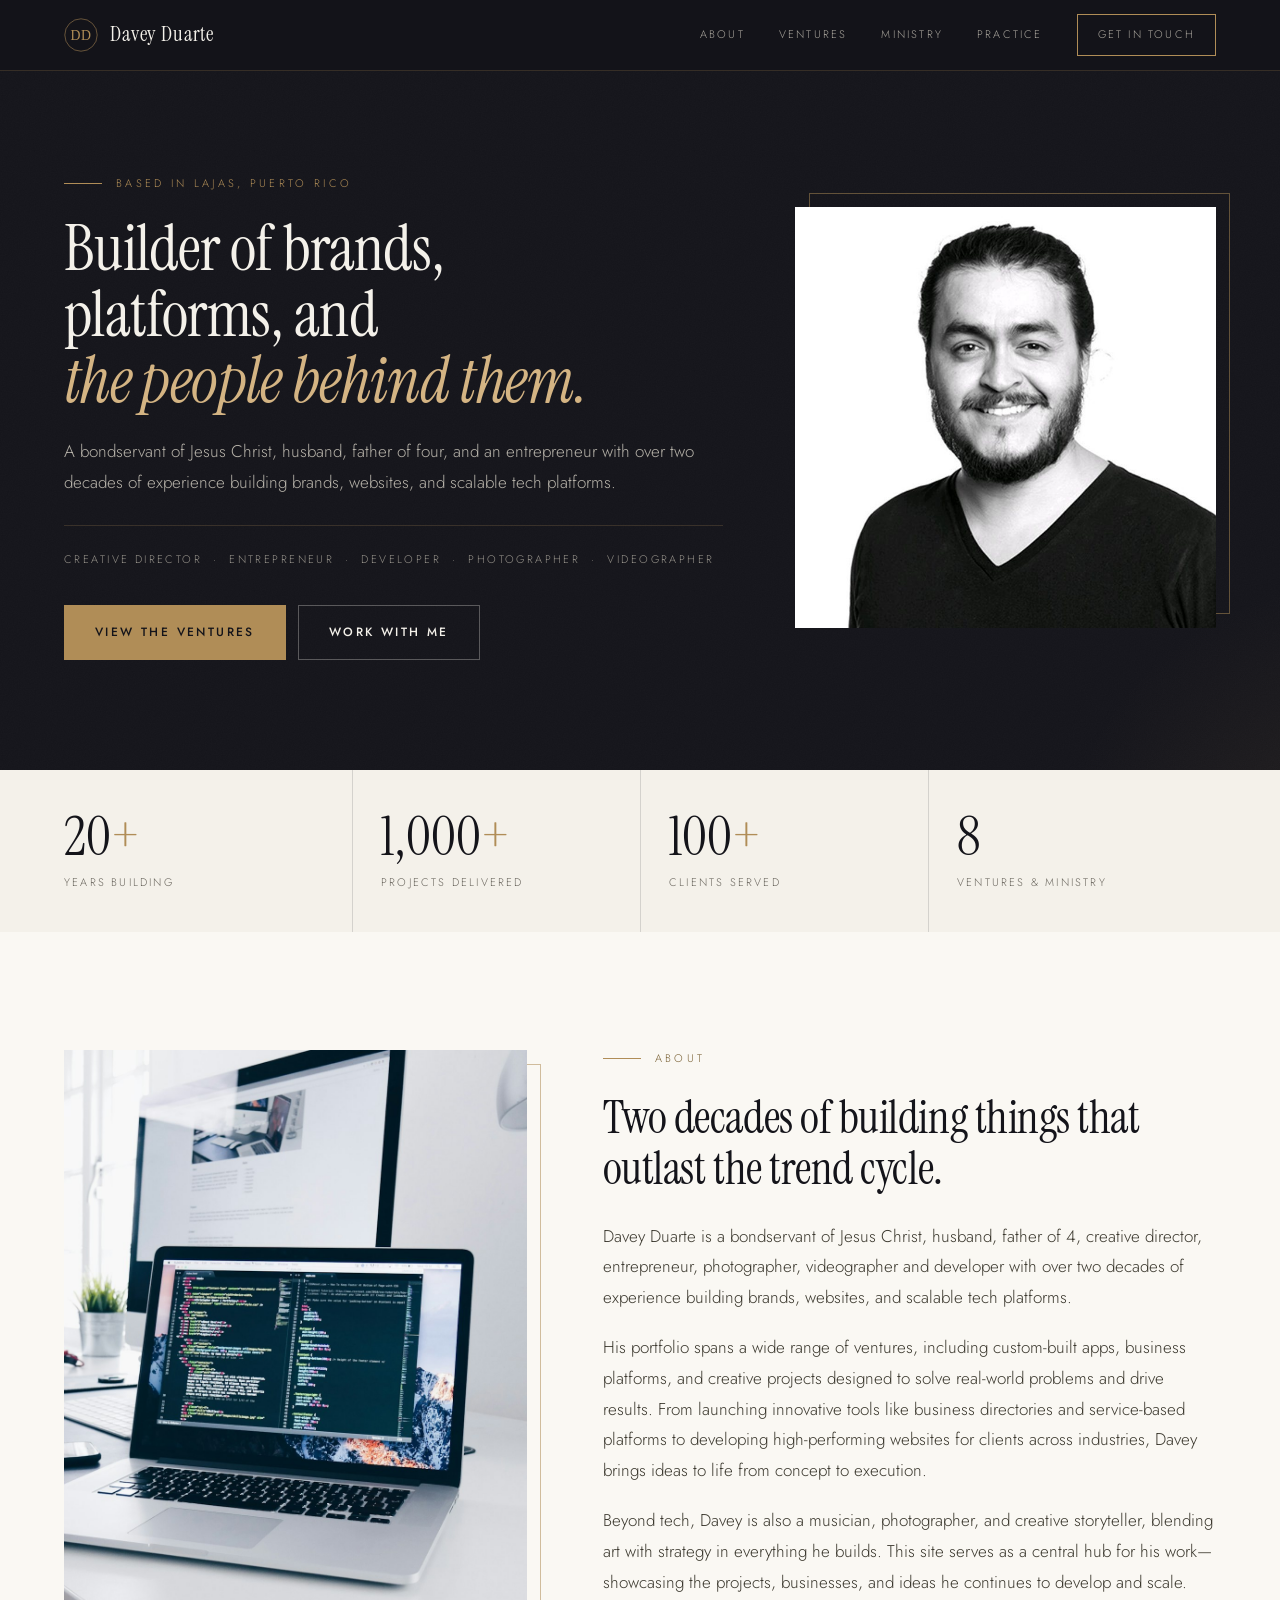
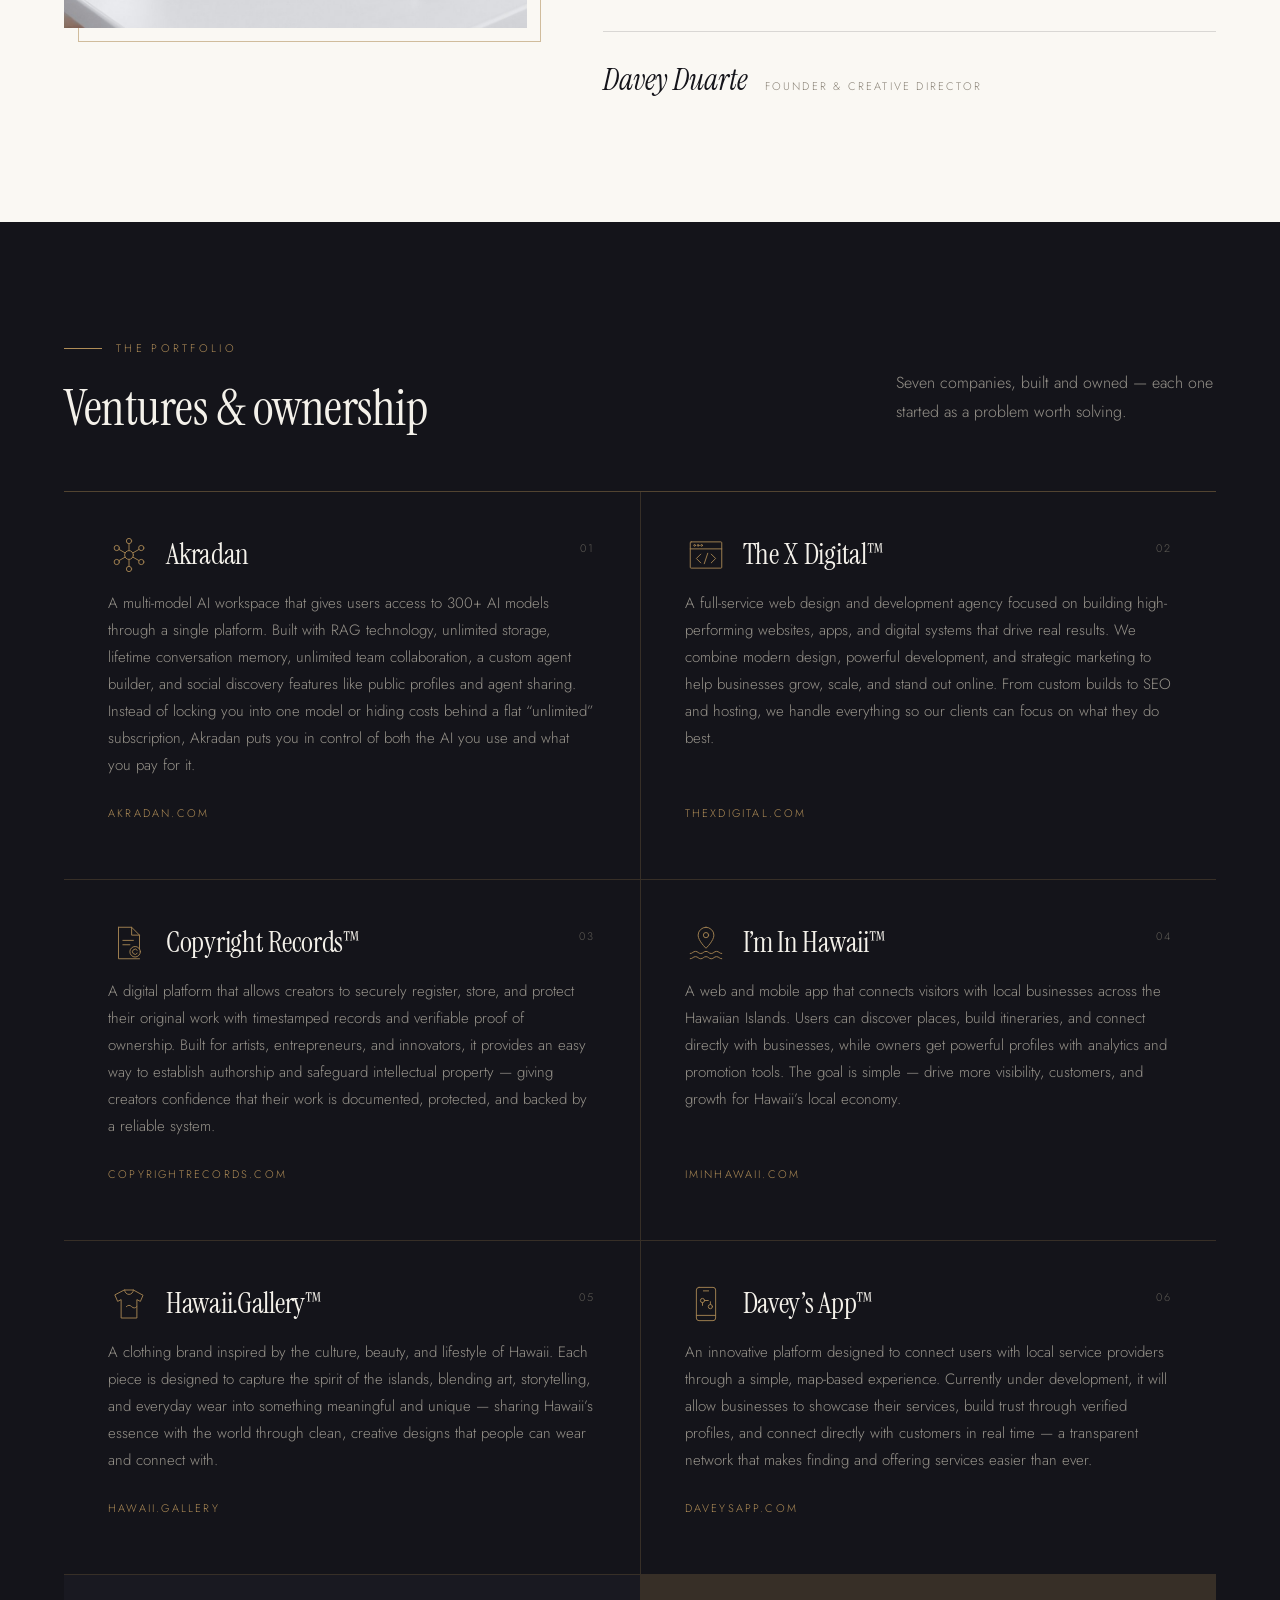
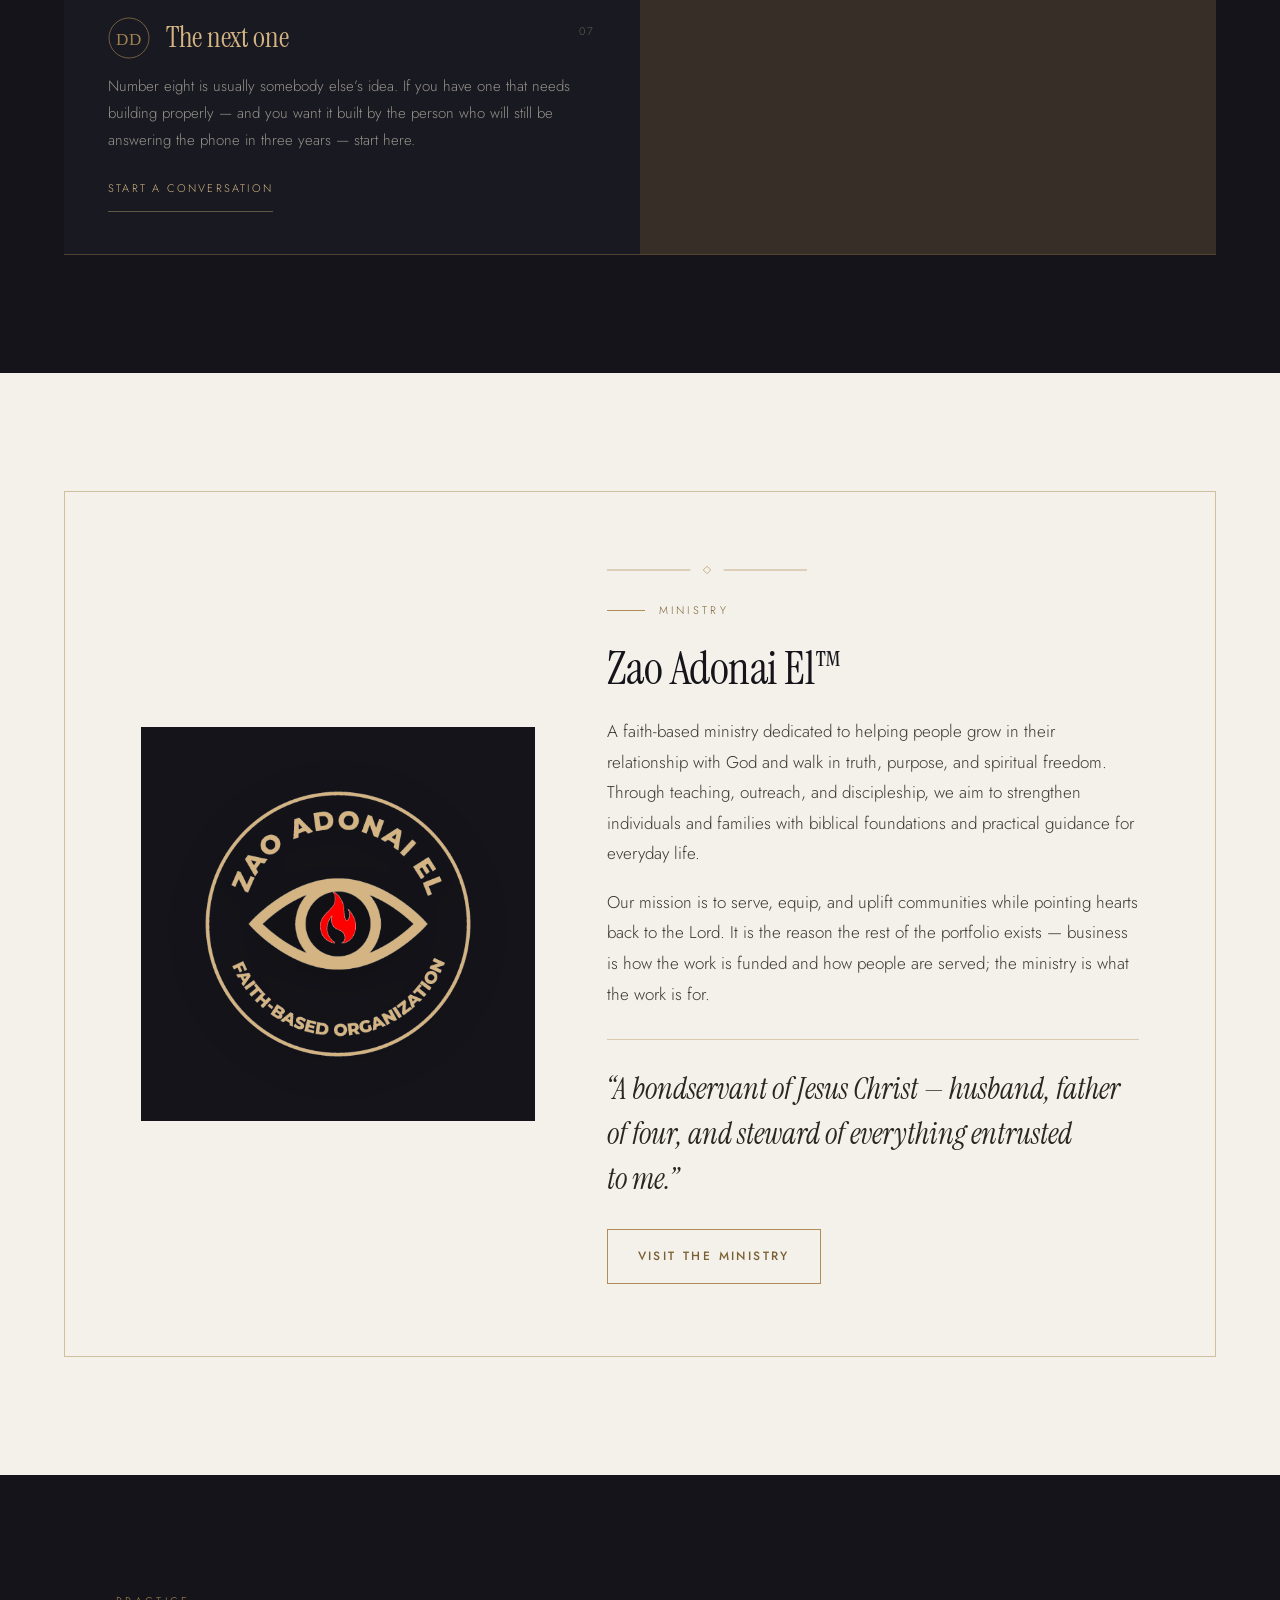
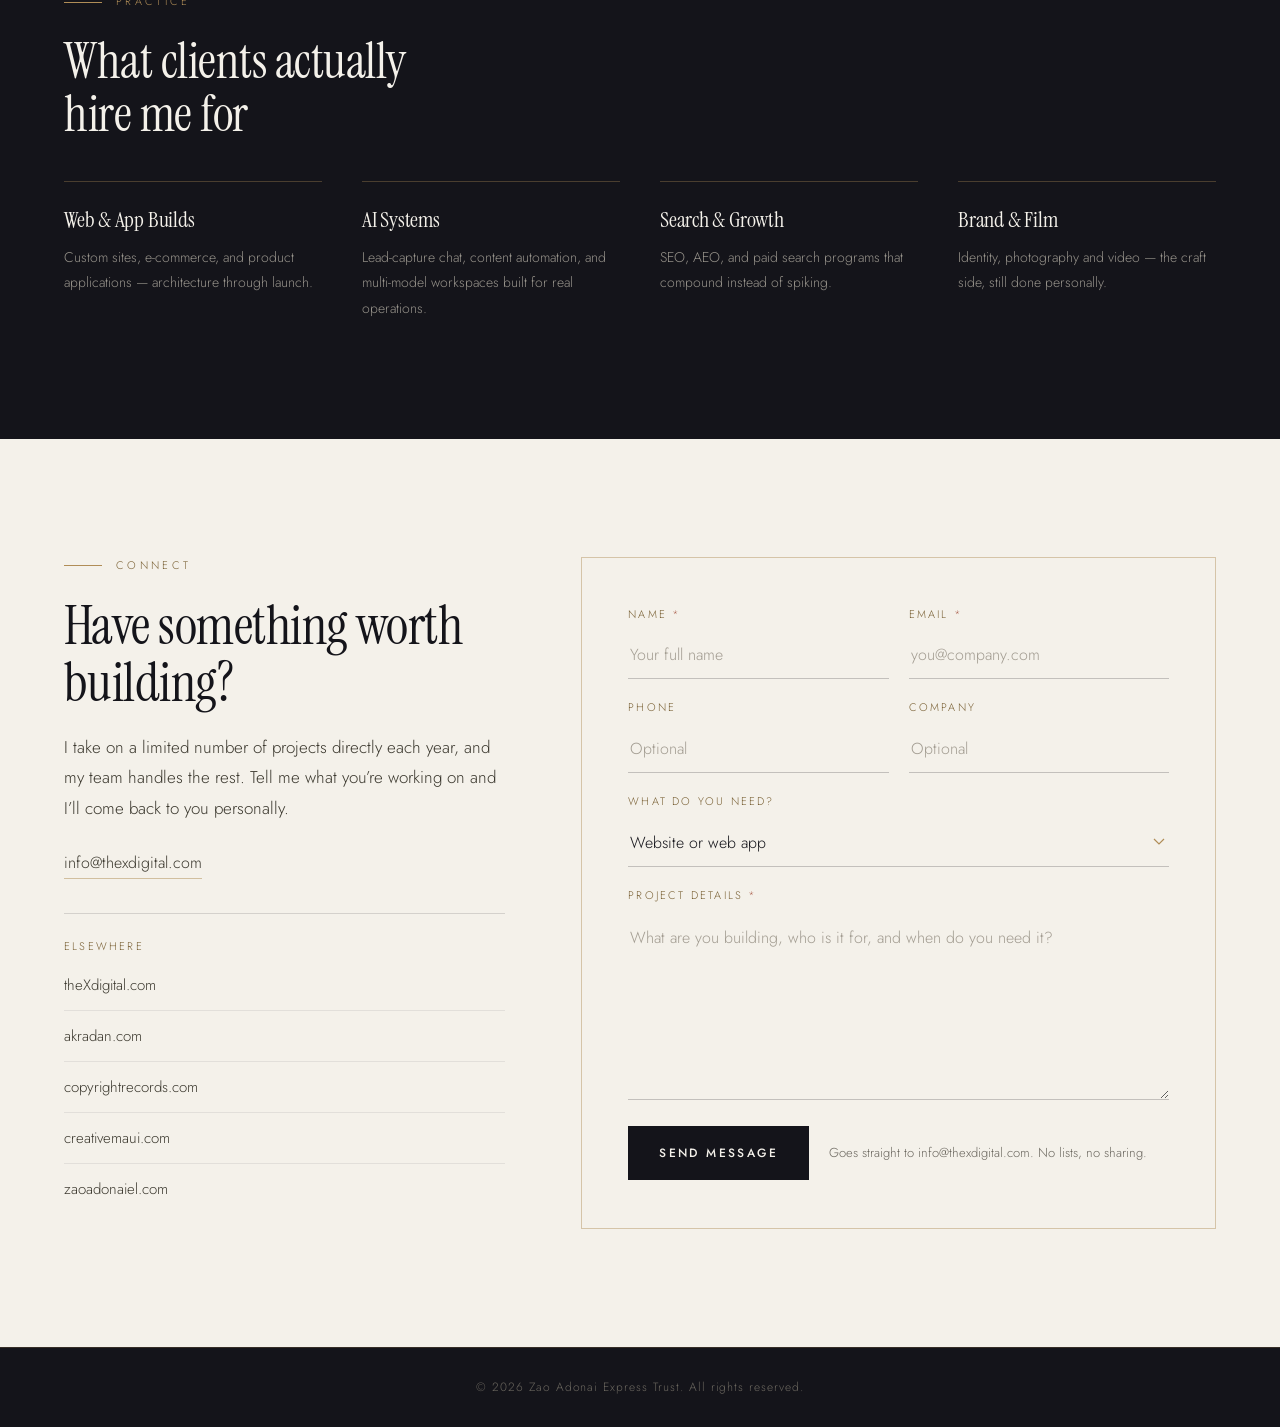
==== index.html @ 8dd15912 "cms" ====
<!doctype html>
<html lang="en">
<head>
<meta charset="utf-8">
<meta name="viewport" content="width=device-width, initial-scale=1">
<title>Davey Duarte</title>
<meta name="description" content="Davey Duarte — bondservant of Jesus Christ, husband, father of four, creative director and entrepreneur. Over two decades building brands, websites and scalable tech platforms across seven ventures and a ministry.">
<meta name="author" content="Davey Duarte">
<link rel="canonical" href="https://daveyduarte.com/">

<meta property="og:type" content="profile">
<meta property="og:site_name" content="Davey Duarte">
<meta property="og:title" content="Davey Duarte — Entrepreneur, Creative Director, Builder">
<meta property="og:description" content="Over two decades building brands, websites and scalable tech platforms. Founder of Akradan, The X Digital, Copyright Records and more.">
<meta property="og:url" content="https://daveyduarte.com/">
<meta property="og:image" content="https://daveyduarte.com/images/davey-portrait.jpg">
<meta name="twitter:card" content="summary_large_image">

<link rel="icon" href="images/favicon.svg" type="image/svg+xml">
<link rel="preconnect" href="https://fonts.googleapis.com">
<link rel="preconnect" href="https://fonts.gstatic.com" crossorigin>
<link rel="stylesheet" href="https://fonts.googleapis.com/css2?family=Instrument+Serif:ital@0;1&family=Jost:wght@300;400;500&display=swap">
<link rel="stylesheet" href="css/style.css">
</head>
<body>

<a class="skip" href="#main">Skip to content</a>

<!-- ================= NAV ================= -->
<header class="nav">
  <div class="nav__inner">
    <a class="nav__brand" href="#top">
      <img src="images/logo-mark.svg" width="34" height="34" alt="">
      <span class="nav__mark" data-bind="nav.brand">Davey Duarte</span>
    </a>
    <nav class="nav__links" aria-label="Primary">
      <a href="#about">About</a>
      <a href="#ventures">Ventures</a>
      <a href="#ministry">Ministry</a>
      <a href="#practice">Practice</a>
      <a class="nav__cta" href="#contact">Get in touch</a>
    </nav>
    <button class="nav__toggle" type="button" aria-expanded="false" aria-controls="drawer" aria-label="Menu">
      <span></span><span></span>
    </button>
  </div>
  <nav class="nav__drawer" id="drawer" aria-label="Mobile">
    <a href="#about">About</a>
    <a href="#ventures">Ventures</a>
    <a href="#ministry">Ministry</a>
    <a href="#practice">Practice</a>
    <a href="#contact">Get in touch</a>
  </nav>
</header>

<main id="main">
<div id="top"></div>

  <!-- ================= HERO ================= -->
  <section class="section hero">
    <div class="wrap hero__grid">
      <div class="rv">
        <p class="eyebrow" data-bind="hero.eyebrow">Based in Lajas, Puerto Rico</p>
        <h1 data-bind="hero.heading">Builder of brands,<br>platforms, and<br><em>the people behind them.</em></h1>
        <p class="lede" data-bind="hero.lede">
          A bondservant of Jesus Christ, husband, father of four, and an entrepreneur with over two
          decades of experience building brands, websites, and scalable tech platforms.
        </p>
        <p class="hero__roles" data-bind="hero.roles">
          Creative Director &nbsp;&middot;&nbsp; Entrepreneur &nbsp;&middot;&nbsp; Developer
          &nbsp;&middot;&nbsp; Photographer &nbsp;&middot;&nbsp; Videographer
        </p>
        <div class="hero__actions">
          <a class="btn btn--gold" href="#ventures">View the ventures</a>
          <a class="btn btn--ghost" href="#contact">Work with me</a>
        </div>
      </div>
      <div class="rv">
        <figure class="framed">
          <img data-bind-src="hero.image" src="images/davey-portrait.jpg" width="720" height="720"
               alt="Davey Duarte, black and white portrait" fetchpriority="high">
        </figure>
      </div>
    </div>
  </section>

  <!-- ================= STATS ================= -->
  <section class="stats" aria-label="By the numbers">
    <div class="stats__grid">
      <div class="stat"><div class="stat__n">20<span>+</span></div><div class="stat__l">Years building</div></div>
      <div class="stat"><div class="stat__n">1,000<span>+</span></div><div class="stat__l">Projects delivered</div></div>
      <div class="stat"><div class="stat__n">100<span>+</span></div><div class="stat__l">Clients served</div></div>
      <div class="stat"><div class="stat__n">8</div><div class="stat__l">Ventures &amp; ministry</div></div>
    </div>
  </section>

  <!-- ================= ABOUT ================= -->
  <section class="section on-light about" id="about">
    <div class="wrap about__grid">
      <div class="rv about__media">
        <figure class="framed framed--light">
          <img data-bind-src="about.image" src="images/about-photo.jpg" width="1000" height="1250"
               alt="Creative workspace with code on screen" loading="lazy">
        </figure>
      </div>
      <div class="rv">
        <p class="eyebrow eyebrow--dark">About</p>
        <h2 data-bind="about.heading">Two decades of building things that outlast the trend cycle.</h2>
        <div class="about__body lede">
          <p data-bind="about.body.0">
            Davey Duarte is a bondservant of Jesus Christ, husband, father of 4, creative director,
            entrepreneur, photographer, videographer and developer with over two decades of experience
            building brands, websites, and scalable tech platforms.
          </p>
          <p data-bind="about.body.1">
            His portfolio spans a wide range of ventures, including custom-built apps, business platforms,
            and creative projects designed to solve real-world problems and drive results. From launching
            innovative tools like business directories and service-based platforms to developing
            high-performing websites for clients across industries, Davey brings ideas to life from
            concept to execution.
          </p>
          <p data-bind="about.body.2">
            Beyond tech, Davey is also a musician, photographer, and creative storyteller, blending art
            with strategy in everything he builds. This site serves as a central hub for his
            work&mdash;showcasing the projects, businesses, and ideas he continues to develop and scale.
          </p>
        </div>
        <div class="sig">
          <span class="sig__name" data-bind="about.signature_name">Davey Duarte</span>
          <span class="sig__role" data-bind="about.signature_role">Founder &amp; Creative Director</span>
        </div>
      </div>
    </div>
  </section>

  <!-- ================= VENTURES ================= -->
  <section class="section ventures" id="ventures">
    <div class="wrap">
      <div class="ventures__head rv">
        <div>
          <p class="eyebrow">The Portfolio</p>
          <h2>Ventures &amp; ownership</h2>
        </div>
        <p class="ventures__intro">
          Seven companies, built and owned &mdash; each one started as a problem worth solving.
        </p>
      </div>

      <div class="vgrid">

        <article class="venture rv">
          <div class="venture__head">
            <div class="venture__ident">
              <img class="venture__icon" data-bind-src="ventures.0.icon" src="images/venture-akradan.svg" width="42" height="42" alt="" loading="lazy">
              <h3 data-bind="ventures.0.name">Akradan</h3>
            </div>
            <span class="venture__i">01</span>
          </div>
          <p data-bind="ventures.0.description">
            A multi-model AI workspace that gives users access to 300+ AI models through a single
            platform. Built with RAG technology, unlimited storage, lifetime conversation memory,
            unlimited team collaboration, a custom agent builder, and social discovery features like
            public profiles and agent sharing. Instead of locking you into one model or hiding costs
            behind a flat &ldquo;unlimited&rdquo; subscription, Akradan puts you in control of both the
            AI you use and what you pay for it.
          </p>
          <a class="venture__link" data-bind-href="ventures.0.url" data-bind="ventures.0.linkLabel" href="https://akradan.com" rel="noopener">akradan.com</a>
        </article>

        <article class="venture rv">
          <div class="venture__head">
            <div class="venture__ident">
              <img class="venture__icon" data-bind-src="ventures.1.icon" src="images/venture-x-digital.svg" width="42" height="42" alt="" loading="lazy">
              <h3 data-bind="ventures.1.name">The X Digital&trade;</h3>
            </div>
            <span class="venture__i">02</span>
          </div>
          <p data-bind="ventures.1.description">
            A full-service web design and development agency focused on building high-performing
            websites, apps, and digital systems that drive real results. We combine modern design,
            powerful development, and strategic marketing to help businesses grow, scale, and stand out
            online. From custom builds to SEO and hosting, we handle everything so our clients can focus
            on what they do best.
          </p>
          <a class="venture__link" data-bind-href="ventures.1.url" data-bind="ventures.1.linkLabel" href="https://thexdigital.com" rel="noopener">theXdigital.com</a>
        </article>

        <article class="venture rv">
          <div class="venture__head">
            <div class="venture__ident">
              <img class="venture__icon" data-bind-src="ventures.2.icon" src="images/venture-copyright-records.svg" width="42" height="42" alt="" loading="lazy">
              <h3 data-bind="ventures.2.name">Copyright Records&trade;</h3>
            </div>
            <span class="venture__i">03</span>
          </div>
          <p data-bind="ventures.2.description">
            A digital platform that allows creators to securely register, store, and protect their
            original work with timestamped records and verifiable proof of ownership. Built for artists,
            entrepreneurs, and innovators, it provides an easy way to establish authorship and safeguard
            intellectual property &mdash; giving creators confidence that their work is documented,
            protected, and backed by a reliable system.
          </p>
          <a class="venture__link" data-bind-href="ventures.2.url" data-bind="ventures.2.linkLabel" href="https://copyrightrecords.com" rel="noopener">copyrightrecords.com</a>
        </article>

        <article class="venture rv">
          <div class="venture__head">
            <div class="venture__ident">
              <img class="venture__icon" data-bind-src="ventures.3.icon" src="images/venture-im-in-hawaii.svg" width="42" height="42" alt="" loading="lazy">
              <h3 data-bind="ventures.3.name">I&rsquo;m In Hawaii&trade;</h3>
            </div>
            <span class="venture__i">04</span>
          </div>
          <p data-bind="ventures.3.description">
            A web and mobile app that connects visitors with local businesses across the Hawaiian Islands.
            Users can discover places, build itineraries, and connect directly with businesses, while
            owners get powerful profiles with analytics and promotion tools. The goal is simple &mdash;
            drive more visibility, customers, and growth for Hawaii&rsquo;s local economy.
          </p>
          <a class="venture__link" data-bind-href="ventures.3.url" data-bind="ventures.3.linkLabel" href="https://iminhawaii.com" rel="noopener">iminhawaii.com</a>
        </article>

        <article class="venture rv">
          <div class="venture__head">
            <div class="venture__ident">
              <img class="venture__icon" data-bind-src="ventures.4.icon" src="images/venture-hawaii-gallery.svg" width="42" height="42" alt="" loading="lazy">
              <h3 data-bind="ventures.4.name">Hawaii.Gallery&trade;</h3>
            </div>
            <span class="venture__i">05</span>
          </div>
          <p data-bind="ventures.4.description">
            A clothing brand inspired by the culture, beauty, and lifestyle of Hawaii. Each piece is
            designed to capture the spirit of the islands, blending art, storytelling, and everyday wear
            into something meaningful and unique &mdash; sharing Hawaii&rsquo;s essence with the world
            through clean, creative designs that people can wear and connect with.
          </p>
          <a class="venture__link" data-bind-href="ventures.4.url" data-bind="ventures.4.linkLabel" href="https://hawaii.gallery" rel="noopener">hawaii.gallery</a>
        </article>

        <article class="venture rv">
          <div class="venture__head">
            <div class="venture__ident">
              <img class="venture__icon" data-bind-src="ventures.5.icon" src="images/venture-daveys-app.svg" width="42" height="42" alt="" loading="lazy">
              <h3 data-bind="ventures.5.name">Davey&rsquo;s App&trade;</h3>
            </div>
            <span class="venture__i">06</span>
          </div>
          <p data-bind="ventures.5.description">
            An innovative platform designed to connect users with local service providers through a
            simple, map-based experience. Currently under development, it will allow businesses to
            showcase their services, build trust through verified profiles, and connect directly with
            customers in real time &mdash; a transparent network that makes finding and offering services
            easier than ever.
          </p>
          <a class="venture__link" data-bind-href="ventures.5.url" data-bind="ventures.5.linkLabel" href="https://daveysapp.com" rel="noopener">daveysapp.com</a>
        </article>

        <article class="venture venture--cta rv">
          <div class="venture__head">
            <div class="venture__ident">
              <img class="venture__icon" data-bind-src="ventures.6.icon" src="images/logo-mark.svg" width="42" height="42" alt="" loading="lazy">
              <h3 data-bind="ventures.6.name">The next one</h3>
            </div>
            <span class="venture__i">07</span>
          </div>
          <p data-bind="ventures.6.description">
            Number eight is usually somebody else&rsquo;s idea. If you have one that needs building
            properly &mdash; and you want it built by the person who will still be answering the phone
            in three years &mdash; start here.
          </p>
          <a class="venture__link" data-bind-href="ventures.6.url" data-bind="ventures.6.linkLabel" href="#contact">Start a conversation</a>
        </article>

      </div>
    </div>
  </section>

  <!-- ================= MINISTRY ================= -->
  <section class="section ministry on-light" id="ministry">
    <div class="wrap">
      <div class="ministry__frame rv">
        <div class="ministry__media">
          <figure class="framed framed--seal">
            <img data-bind-src="ministry.image" src="images/zao-seal.png" width="1600" height="1600"
                 alt="Zao Adonai El ministry emblem" loading="lazy">
          </figure>
        </div>
        <div>
          <img class="ornament" src="images/ornament.svg" width="200" height="12" alt="" loading="lazy">
          <p class="eyebrow eyebrow--dark">Ministry</p>
          <h2 data-bind="ministry.heading">Zao Adonai El&trade;</h2>
          <div class="ministry__body lede">
            <p data-bind="ministry.body.0">
              A faith-based ministry dedicated to helping people grow in their relationship with God and
              walk in truth, purpose, and spiritual freedom. Through teaching, outreach, and discipleship,
              we aim to strengthen individuals and families with biblical foundations and practical
              guidance for everyday life.
            </p>
            <p data-bind="ministry.body.1">
              Our mission is to serve, equip, and uplift communities while pointing hearts back to the
              Lord. It is the reason the rest of the portfolio exists &mdash; business is how the work is
              funded and how people are served; the ministry is what the work is for.
            </p>
          </div>
          <p class="pull" data-bind="ministry.quote">
            &ldquo;A bondservant of Jesus Christ &mdash; husband, father of four, and steward of
            everything entrusted to me.&rdquo;
          </p>
          <a class="btn btn--outline-gold" data-bind-href="ministry.url" href="https://zaoadonaiel.com" rel="noopener">Visit the ministry</a>
        </div>
      </div>
    </div>
  </section>

  <!-- ================= PRACTICE ================= -->
  <section class="section practice" id="practice">
    <div class="wrap">
      <p class="eyebrow rv">Practice</p>
      <h2 class="rv" data-bind="practice.heading">What clients actually hire me for</h2>
      <div class="disciplines rv">
        <div class="disc">
          <h3 data-bind="practice.disciplines.0.title">Web &amp; App Builds</h3>
          <p data-bind="practice.disciplines.0.body">Custom sites, e-commerce, and product applications &mdash; architecture through launch.</p>
        </div>
        <div class="disc">
          <h3 data-bind="practice.disciplines.1.title">AI Systems</h3>
          <p data-bind="practice.disciplines.1.body">Lead-capture chat, content automation, and multi-model workspaces built for real operations.</p>
        </div>
        <div class="disc">
          <h3 data-bind="practice.disciplines.2.title">Search &amp; Growth</h3>
          <p data-bind="practice.disciplines.2.body">SEO, AEO, and paid search programs that compound instead of spiking.</p>
        </div>
        <div class="disc">
          <h3 data-bind="practice.disciplines.3.title">Brand &amp; Film</h3>
          <p data-bind="practice.disciplines.3.body">Identity, photography and video &mdash; the craft side, still done personally.</p>
        </div>
      </div>
    </div>
  </section>

  <!-- ================= CONTACT ================= -->
  <section class="section contact on-light" id="contact">
    <div class="wrap contact__grid">

      <div class="contact__aside rv">
        <p class="eyebrow eyebrow--dark">Connect</p>
        <h2 data-bind="contact.heading">Have something worth building?</h2>
        <p class="lede" data-bind="contact.lede">
          I take on a limited number of projects directly each year, and my team handles the rest.
          Tell me what you&rsquo;re working on and I&rsquo;ll come back to you personally.
        </p>
        <a class="contact__mail" data-bind-mailto="contact.email" data-bind="contact.email" href="mailto:info@thexdigital.com">info@thexdigital.com</a>

        <div class="elsewhere">
          <p class="elsewhere__t">Elsewhere</p>
          <ul>
            <li><a href="https://thexdigital.com" rel="noopener">theXdigital.com</a></li>
            <li><a href="https://akradan.com" rel="noopener">akradan.com</a></li>
            <li><a href="https://copyrightrecords.com" rel="noopener">copyrightrecords.com</a></li>
            <li><a href="https://creativemaui.com" rel="noopener">creativemaui.com</a></li>
            <li><a href="https://zaoadonaiel.com" rel="noopener">zaoadonaiel.com</a></li>
          </ul>
        </div>
      </div>

      <div class="rv">
        <form class="form" id="contact-form" method="post" action="form-handler.php" data-ajax="1" novalidate>

          <!-- bots fill this; people never see it -->
          <div class="hp" aria-hidden="true">
            <label for="website">Leave this empty</label>
            <input type="text" id="website" name="website" tabindex="-1" autocomplete="off">
          </div>

          <div class="form__grid">
            <div class="field">
              <label for="name">Name <span aria-hidden="true">*</span></label>
              <input type="text" id="name" name="name" autocomplete="name" data-required placeholder="Your full name">
              <span class="field__err" role="alert"></span>
            </div>

            <div class="field">
              <label for="email">Email <span aria-hidden="true">*</span></label>
              <input type="email" id="email" name="email" autocomplete="email" data-required placeholder="you@company.com">
              <span class="field__err" role="alert"></span>
            </div>

            <div class="field">
              <label for="phone">Phone</label>
              <input type="tel" id="phone" name="phone" autocomplete="tel" placeholder="Optional">
            </div>

            <div class="field">
              <label for="company">Company</label>
              <input type="text" id="company" name="company" autocomplete="organization" placeholder="Optional">
            </div>

            <div class="field field--wide">
              <label for="project">What do you need?</label>
              <select id="project" name="project">
                <option value="Website or web app">Website or web app</option>
                <option value="AI system or automation">AI system or automation</option>
                <option value="SEO and growth">SEO and growth</option>
                <option value="Brand, photography or film">Brand, photography or film</option>
                <option value="Something else">Something else</option>
              </select>
            </div>

            <div class="field field--wide">
              <label for="message">Project details <span aria-hidden="true">*</span></label>
              <textarea id="message" name="message" rows="6" data-required
                        placeholder="What are you building, who is it for, and when do you need it?"></textarea>
              <span class="field__err" role="alert"></span>
            </div>
          </div>

          <div class="form__foot">
            <button class="btn btn--dark" type="submit">Send message</button>
            <span class="form__note">Goes straight to info@thexdigital.com. No lists, no sharing.</span>
          </div>

          <p class="form__status" id="form-status" role="status" aria-live="polite"></p>
        </form>
      </div>

    </div>
  </section>

</main>

<!-- ================= FOOTER ================= -->
<footer class="foot">
  <div class="wrap foot__inner">
    <small data-bind="footer_text">&copy; 2026 Zao Adonai Express Trust. All rights reserved.</small>
  </div>
</footer>

<script src="js/content.js" defer></script>
<script src="js/main.js" defer></script>

<script type="application/ld+json">
{
  "@context": "https://schema.org",
  "@type": "Person",
  "name": "Davey Duarte",
  "url": "https://daveyduarte.com/",
  "image": "https://daveyduarte.com/images/davey-portrait.jpg",
  "jobTitle": "Founder & Creative Director",
  "email": "info@thexdigital.com",
  "description": "Creative director, entrepreneur, photographer, videographer and developer with over two decades of experience building brands, websites, and scalable tech platforms.",
  "address": { "@type": "PostalAddress", "addressLocality": "Lajas", "addressRegion": "PR" },
  "sameAs": [
    "https://akradan.com",
    "https://thexdigital.com",
    "https://copyrightrecords.com",
    "https://iminhawaii.com",
    "https://hawaii.gallery",
    "https://daveysapp.com",
    "https://creativemaui.com",
    "https://zaoadonaiel.com"
  ]
}
</script>

</body>
</html>
---- css/style.css ----
/* ============================================================
   daveyduarte.com
   Palette : charcoal #14141a · ivory #f4f1ea · gold #b08d57
   Type    : Instrument Serif (display) / Jost (text)
   ============================================================ */

:root{
  --ink:#14141a;
  --ink-2:#191921;
  --ink-3:#1f1f28;
  --ivory:#f4f1ea;
  --ivory-2:#faf8f3;
  --gold:#b08d57;
  --gold-lt:#d4b483;
  --gold-dk:#7a6135;
  --mute-d:#96928a;
  --mute-l:#6b675f;
  --body-d:#b5b1a8;
  --body-l:#3c392f;
  --rule-d:rgba(176,141,87,.22);
  --rule-l:rgba(20,20,26,.14);
  --ok:#7fa87f;
  --err:#c98a7a;
  --gutter:24px;
  --maxw:1264px;
}

*,*::before,*::after{box-sizing:border-box}

html{scroll-behavior:smooth;scroll-padding-top:74px;-webkit-text-size-adjust:100%}

body{
  margin:0;
  background:var(--ink);
  color:var(--ivory);
  font-family:'Jost','Helvetica Neue',Arial,sans-serif;
  font-weight:300;
  font-size:16px;
  line-height:1.6;
  -webkit-font-smoothing:antialiased;
  -moz-osx-font-smoothing:grayscale;
  overflow-x:hidden;
}

img{max-width:100%;height:auto;display:block}

a{color:var(--gold);text-decoration:none;transition:color .25s ease}
a:hover,a:focus-visible{color:var(--gold-lt)}

:focus-visible{outline:2px solid var(--gold);outline-offset:3px}

h1,h2,h3{
  font-family:'Instrument Serif',Georgia,'Times New Roman',serif;
  font-weight:400;margin:0;letter-spacing:-.01em;text-wrap:pretty;
}
p{margin:0}
figure{margin:0}

.wrap{max-width:var(--maxw);margin-inline:auto;padding-inline:var(--gutter)}
.section{padding-block:72px;position:relative}

.skip{
  position:absolute;left:-9999px;top:0;z-index:100;
  background:var(--gold);color:var(--ink);padding:12px 20px;font-size:12px;
  letter-spacing:.2em;text-transform:uppercase;
}
.skip:focus{left:0}

/* ---- shared ------------------------------------------------------- */

.eyebrow{
  display:flex;align-items:center;gap:14px;
  font-size:11px;letter-spacing:.3em;text-transform:uppercase;
  color:var(--gold);margin-bottom:24px;
}
.eyebrow::before{content:"";width:38px;height:1px;background:var(--gold);flex:none}
.eyebrow--dark{color:var(--gold-dk)}

.lede{font-size:17px;line-height:1.8;color:var(--body-d)}
.on-light .lede{color:var(--body-l)}

.ornament{width:200px;height:12px;opacity:.8;margin-bottom:26px}

.btn{
  display:inline-block;
  font-size:12px;letter-spacing:.2em;text-transform:uppercase;font-weight:500;
  padding:17px 30px;border:1px solid transparent;cursor:pointer;
  font-family:inherit;min-height:44px;
  transition:background-color .25s ease,color .25s ease,border-color .25s ease;
}
.btn--gold{background:var(--gold);color:var(--ink)}
.btn--gold:hover{background:var(--gold-lt);color:var(--ink)}
.btn--ghost{border-color:rgba(244,241,234,.3);color:var(--ivory)}
.btn--ghost:hover{border-color:var(--gold);color:var(--gold-lt)}
.btn--dark{background:var(--ink);color:var(--ivory)}
.btn--dark:hover{background:var(--ink-3);color:var(--gold-lt)}
.btn--outline-gold{border-color:var(--gold);color:var(--gold-dk)}
.btn--outline-gold:hover{background:var(--gold);color:var(--ink)}

.on-light{background:var(--ivory-2);color:var(--ink)}
.on-light h1,.on-light h2,.on-light h3{color:var(--ink)}

/* gold-offset frame used on every image block */
.framed{position:relative}
.framed::before{
  content:"";position:absolute;inset:-14px -14px 14px 14px;
  border:1px solid rgba(176,141,87,.5);pointer-events:none;
}
.framed--light::before{border-color:rgba(176,141,87,.55);inset:14px -14px -14px 14px}
.framed img{position:relative;width:100%}

.framed--seal{background:var(--ink);padding:15%}
.framed--seal::before{display:none}
.framed--seal img{filter:drop-shadow(0 6px 18px rgba(0,0,0,.35))}

/* ---- nav ---------------------------------------------------------- */

.nav{
  position:sticky;top:0;z-index:50;
  background:rgba(20,20,26,.86);
  backdrop-filter:blur(14px);-webkit-backdrop-filter:blur(14px);
  border-bottom:1px solid var(--rule-d);
}
.nav__inner{
  max-width:var(--maxw);margin-inline:auto;padding:12px var(--gutter);
  display:flex;align-items:center;justify-content:space-between;gap:16px;
}
.nav__brand{display:flex;align-items:center;gap:12px;color:var(--ivory)}
.nav__brand:hover{color:var(--ivory)}
.nav__brand img{width:34px;height:34px;flex:none}
.nav__mark{font-family:'Instrument Serif',Georgia,serif;font-size:21px;letter-spacing:.04em}

.nav__links{display:none}
.nav__links a{font-size:11px;letter-spacing:.2em;text-transform:uppercase;color:#a8a49c}
.nav__links a:hover{color:var(--gold-lt)}
.nav__cta{border:1px solid var(--gold);color:#e8d9bd;padding:11px 20px}
.nav__cta:hover{background:var(--gold);color:var(--ink)}

.nav__toggle{
  width:44px;height:44px;margin-right:-10px;
  display:flex;flex-direction:column;align-items:flex-end;justify-content:center;gap:6px;
  background:none;border:0;cursor:pointer;padding:0;
}
.nav__toggle span{display:block;height:1px;background:var(--gold);transition:width .25s ease}
.nav__toggle span:nth-child(1){width:24px}
.nav__toggle span:nth-child(2){width:16px}
.nav__toggle[aria-expanded="true"] span:nth-child(2){width:24px}

.nav__drawer{display:none;border-top:1px solid var(--rule-d);padding:6px var(--gutter) 18px;background:rgba(20,20,26,.97)}
.nav__drawer.is-open{display:block}
.nav__drawer a{
  display:block;padding:15px 0;font-size:12px;letter-spacing:.2em;text-transform:uppercase;
  color:#a8a49c;border-bottom:1px solid rgba(176,141,87,.14);
}
.nav__drawer a:last-child{border-bottom:0;color:var(--gold-lt)}

/* ---- hero --------------------------------------------------------- */

.hero{padding-block:56px 64px;overflow:hidden}
.hero::before{
  content:"";position:absolute;inset:0;
  background-image:url("../images/texture-grain.svg");
  opacity:.05;pointer-events:none;mix-blend-mode:screen;
}
.hero::after{
  content:"";position:absolute;inset:auto -30% -60% auto;width:620px;height:620px;border-radius:50%;
  background:radial-gradient(circle,rgba(176,141,87,.10),transparent 68%);pointer-events:none;
}
.hero__grid{display:grid;gap:44px;align-items:center;position:relative;z-index:1}
.hero h1{font-size:clamp(42px,10.5vw,68px);line-height:1.03;margin-bottom:22px}
.hero h1 em{font-style:italic;color:var(--gold-lt)}
.hero__roles{
  margin-top:28px;padding-top:22px;border-top:1px solid var(--rule-d);
  font-size:11px;letter-spacing:.22em;text-transform:uppercase;color:var(--mute-d);line-height:2.1;
}
.hero__actions{display:flex;flex-wrap:wrap;gap:12px;margin-top:34px}
.hero .framed{max-width:420px;margin-inline:auto}
.hero .framed img{background:var(--ivory)}

/* ---- stat band ---------------------------------------------------- */

.stats{background:var(--ivory);color:var(--ink)}
.stats__grid{
  display:grid;grid-template-columns:repeat(2,minmax(0,1fr));
  max-width:var(--maxw);margin-inline:auto;padding-inline:var(--gutter);
}
.stat{padding:30px 16px 30px 0}
.stat:nth-child(even){padding-left:24px;border-left:1px solid var(--rule-l)}
.stat:nth-child(-n+2){border-bottom:1px solid var(--rule-l)}
.stat__n{font-family:'Instrument Serif',Georgia,serif;font-size:clamp(38px,9vw,54px);line-height:1}
.stat__n span{color:var(--gold)}
.stat__l{font-size:11px;letter-spacing:.2em;text-transform:uppercase;color:var(--mute-l);margin-top:10px}

/* ---- about -------------------------------------------------------- */

.about__body{display:flex;flex-direction:column;gap:20px}
.about h2{font-size:clamp(30px,7.5vw,46px);line-height:1.12;margin-bottom:26px}
.about__media{margin-bottom:36px}
.sig{
  margin-top:34px;padding-top:24px;border-top:1px solid var(--rule-l);
  display:flex;flex-wrap:wrap;align-items:baseline;gap:8px 18px;
}
.sig__name{font-family:'Instrument Serif',Georgia,serif;font-style:italic;font-size:30px}
.sig__role{font-size:11px;letter-spacing:.2em;text-transform:uppercase;color:#8a8377}

/* ---- ventures ----------------------------------------------------- */

.ventures h2{font-size:clamp(32px,8vw,50px);line-height:1.06;margin-bottom:14px}
.ventures__intro{max-width:46ch;margin-bottom:44px;color:var(--mute-d);font-size:16px;line-height:1.8}

.vgrid{display:grid;gap:1px;background:var(--rule-d);border-block:1px solid var(--rule-d)}
.venture{background:var(--ink);padding:34px 0;display:flex;flex-direction:column;gap:14px;transition:background-color .3s ease}
.venture__head{display:flex;align-items:flex-start;justify-content:space-between;gap:16px}
.venture__ident{display:flex;align-items:center;gap:16px}
.venture__icon{width:42px;height:42px;flex:none;opacity:.9;transition:transform .35s ease}
.venture:hover .venture__icon{transform:translateY(-2px) scale(1.04)}
.venture h3{font-size:clamp(23px,5.2vw,29px);line-height:1.15;color:var(--ivory)}
.venture__i{font-size:11px;letter-spacing:.2em;color:#5f5c56;flex:none;padding-top:6px}
.venture p{font-size:15px;line-height:1.8;color:var(--mute-d)}
.venture__link{
  margin-top:auto;align-self:flex-start;
  font-size:11px;letter-spacing:.2em;text-transform:uppercase;
  padding:12px 0;display:inline-block;min-height:44px;border-bottom:1px solid transparent;
}
.venture__link:hover{border-bottom-color:var(--gold-lt)}
.venture--cta{background:var(--ink-2)}
.venture--cta h3{color:var(--gold-lt)}
.venture--cta .venture__link{color:var(--gold-lt);border-bottom-color:rgba(212,180,131,.4)}

/* ---- ministry ----------------------------------------------------- */

.ministry{background:var(--ivory);color:var(--ink)}
.ministry__frame{border:1px solid rgba(176,141,87,.5);padding:36px 22px}
.ministry h2{font-size:clamp(30px,7.5vw,46px);line-height:1.1;margin-bottom:22px}
.ministry__body{display:flex;flex-direction:column;gap:18px}
.ministry__media{margin-bottom:32px}
.pull{
  margin-top:30px;padding-top:26px;border-top:1px solid rgba(176,141,87,.4);
  font-family:'Instrument Serif',Georgia,serif;font-style:italic;
  font-size:clamp(21px,5vw,30px);line-height:1.5;color:#2a2721;text-wrap:pretty;
}
.ministry .btn{margin-top:28px}

/* ---- practice ----------------------------------------------------- */

.practice h2{font-size:clamp(32px,8vw,50px);line-height:1.06;margin-bottom:40px;max-width:16ch}
.disciplines{display:grid;gap:26px}
.disc{border-top:1px solid rgba(176,141,87,.35);padding-top:20px}
.disc h3{font-size:22px;margin-bottom:8px;color:var(--ivory)}
.disc p{font-size:14px;line-height:1.8;color:var(--mute-d)}

/* ---- contact + form ----------------------------------------------- */

.contact{background:var(--ivory);color:var(--ink)}
.contact h2{font-size:clamp(34px,9vw,54px);line-height:1.05;margin-bottom:20px}
.contact__aside{margin-bottom:44px}
.contact__mail{
  display:inline-block;margin-top:26px;font-size:16px;color:var(--body-l);
  border-bottom:1px solid rgba(176,141,87,.5);padding-bottom:3px;
}
.contact__mail:hover{color:var(--gold-dk)}

.elsewhere{margin-top:34px;padding-top:24px;border-top:1px solid var(--rule-l)}
.elsewhere__t{font-size:11px;letter-spacing:.2em;text-transform:uppercase;color:var(--gold-dk);margin-bottom:4px}
.elsewhere ul{list-style:none;margin:0;padding:0}
.elsewhere li{border-bottom:1px solid rgba(20,20,26,.08)}
.elsewhere li:last-child{border-bottom:0}
.elsewhere a{display:block;padding:13px 0;font-size:15px;color:var(--body-l);min-height:44px}
.elsewhere a:hover{color:var(--gold-dk)}

.form{background:var(--ivory);border:1px solid rgba(176,141,87,.45);padding:30px 22px}
.form__grid{display:grid;gap:20px}
.field{display:flex;flex-direction:column;gap:8px}
.field label{font-size:11px;letter-spacing:.2em;text-transform:uppercase;color:var(--gold-dk)}
.field label span{color:#b3705e}
.field input,.field select,.field textarea{
  font-family:inherit;font-size:16px;font-weight:300;color:var(--ink);
  background:transparent;border:0;border-bottom:1px solid rgba(20,20,26,.22);
  padding:12px 2px;min-height:46px;border-radius:0;
  transition:border-color .25s ease;
  -webkit-appearance:none;appearance:none;
}
.field select{
  background-image:url("data:image/svg+xml;utf8,<svg xmlns='http://www.w3.org/2000/svg' width='12' height='8'><path d='M1 1l5 5 5-5' fill='none' stroke='%23b08d57' stroke-width='1.2'/></svg>");
  background-repeat:no-repeat;background-position:right 4px center;
}
.field textarea{resize:vertical;min-height:130px;line-height:1.7}
.field input:focus,.field select:focus,.field textarea:focus{outline:0;border-bottom-color:var(--gold)}
.field input::placeholder,.field textarea::placeholder{color:#a29c91}
.field.is-invalid input,.field.is-invalid select,.field.is-invalid textarea{border-bottom-color:#b3705e}
.field__err{font-size:12px;color:#a35a46;letter-spacing:.02em;display:none}
.field.is-invalid .field__err{display:block}

/* honeypot — hidden from people, visible to naive bots */
.hp{position:absolute;left:-9999px;width:1px;height:1px;overflow:hidden}

.form__foot{display:flex;flex-wrap:wrap;align-items:center;gap:14px 20px;margin-top:26px}
.form__note{font-size:13px;color:var(--mute-l);line-height:1.6}
.form__status{
  margin-top:18px;padding:14px 16px;font-size:14px;line-height:1.6;display:none;
  border-left:2px solid var(--gold);background:rgba(176,141,87,.08);color:var(--body-l);
}
.form__status.is-on{display:block}
.form__status.is-ok{border-left-color:var(--ok);background:rgba(127,168,127,.1)}
.form__status.is-err{border-left-color:var(--err);background:rgba(201,138,122,.12)}
.btn[disabled]{opacity:.55;cursor:progress}

/* ---- footer ------------------------------------------------------- */

.foot{border-top:1px solid var(--rule-d);padding-block:30px}
.foot__inner{display:flex;flex-direction:column;align-items:center;text-align:center;gap:10px}
.foot small{font-size:12px;letter-spacing:.08em;color:var(--mute-l)}

/* ---- reveal ------------------------------------------------------- */

.rv{opacity:0;transform:translateY(18px);transition:opacity .7s ease,transform .7s ease}
.rv.in{opacity:1;transform:none}

@media (prefers-reduced-motion:reduce){
  html{scroll-behavior:auto}
  .rv{opacity:1;transform:none;transition:none}
  *{animation-duration:.01ms !important;transition-duration:.01ms !important}
}

/* ============================================================
   >= 640px
   ============================================================ */
@media (min-width:640px){
  :root{--gutter:40px}
  .section{padding-block:92px}
  .hero{padding-block:76px 88px}
  .stats__grid{grid-template-columns:repeat(4,minmax(0,1fr))}
  .stat{padding:40px 20px 40px 0;border-bottom:0 !important}
  .stat:nth-child(n+2){padding-left:28px;border-left:1px solid var(--rule-l)}
  .vgrid{grid-template-columns:repeat(2,minmax(0,1fr))}
  .venture{padding:34px 30px}
  .ministry__frame{padding:52px 44px}
  .disciplines{grid-template-columns:repeat(2,minmax(0,1fr));gap:32px 40px}
  .form{padding:40px 38px}
  .form__grid{grid-template-columns:repeat(2,minmax(0,1fr))}
  .field--wide{grid-column:1 / -1}
}

/* ============================================================
   >= 980px
   ============================================================ */
@media (min-width:980px){
  :root{--gutter:56px}
  body{font-size:17px}
  .section{padding-block:118px}
  .hero{padding-block:104px 110px}

  .nav__inner{padding-block:14px}
  .nav__links{display:flex;align-items:center;gap:34px}
  .nav__toggle,.nav__drawer{display:none !important}

  .hero__grid{grid-template-columns:1.22fr .78fr;gap:72px}
  .hero h1{font-size:clamp(56px,5vw,74px)}
  .hero .framed{max-width:none;margin:0}

  .about__grid{display:grid;grid-template-columns:.86fr 1.14fr;gap:76px;align-items:start}
  .about__media{margin-bottom:0}
  .about h2{font-size:46px}
  .about__body{max-width:62ch}

  .ventures__head{display:flex;align-items:flex-end;justify-content:space-between;gap:60px;margin-bottom:56px}
  .ventures h2{margin-bottom:0}
  .ventures__intro{margin-bottom:8px;flex:none;width:320px}
  .venture{padding:42px 44px;min-height:250px}
  .venture:hover{background:var(--ink-2)}

  .ministry__frame{padding:72px 76px;display:grid;grid-template-columns:.85fr 1.15fr;gap:72px;align-items:center}
  .ministry__media{margin-bottom:0}
  .pull{margin-top:30px}

  .disciplines{grid-template-columns:repeat(4,minmax(0,1fr));gap:40px}

  .contact__grid{display:grid;grid-template-columns:.82fr 1.18fr;gap:76px;align-items:start}
  .contact__aside{margin-bottom:0}
  .form{padding:48px 46px}
}
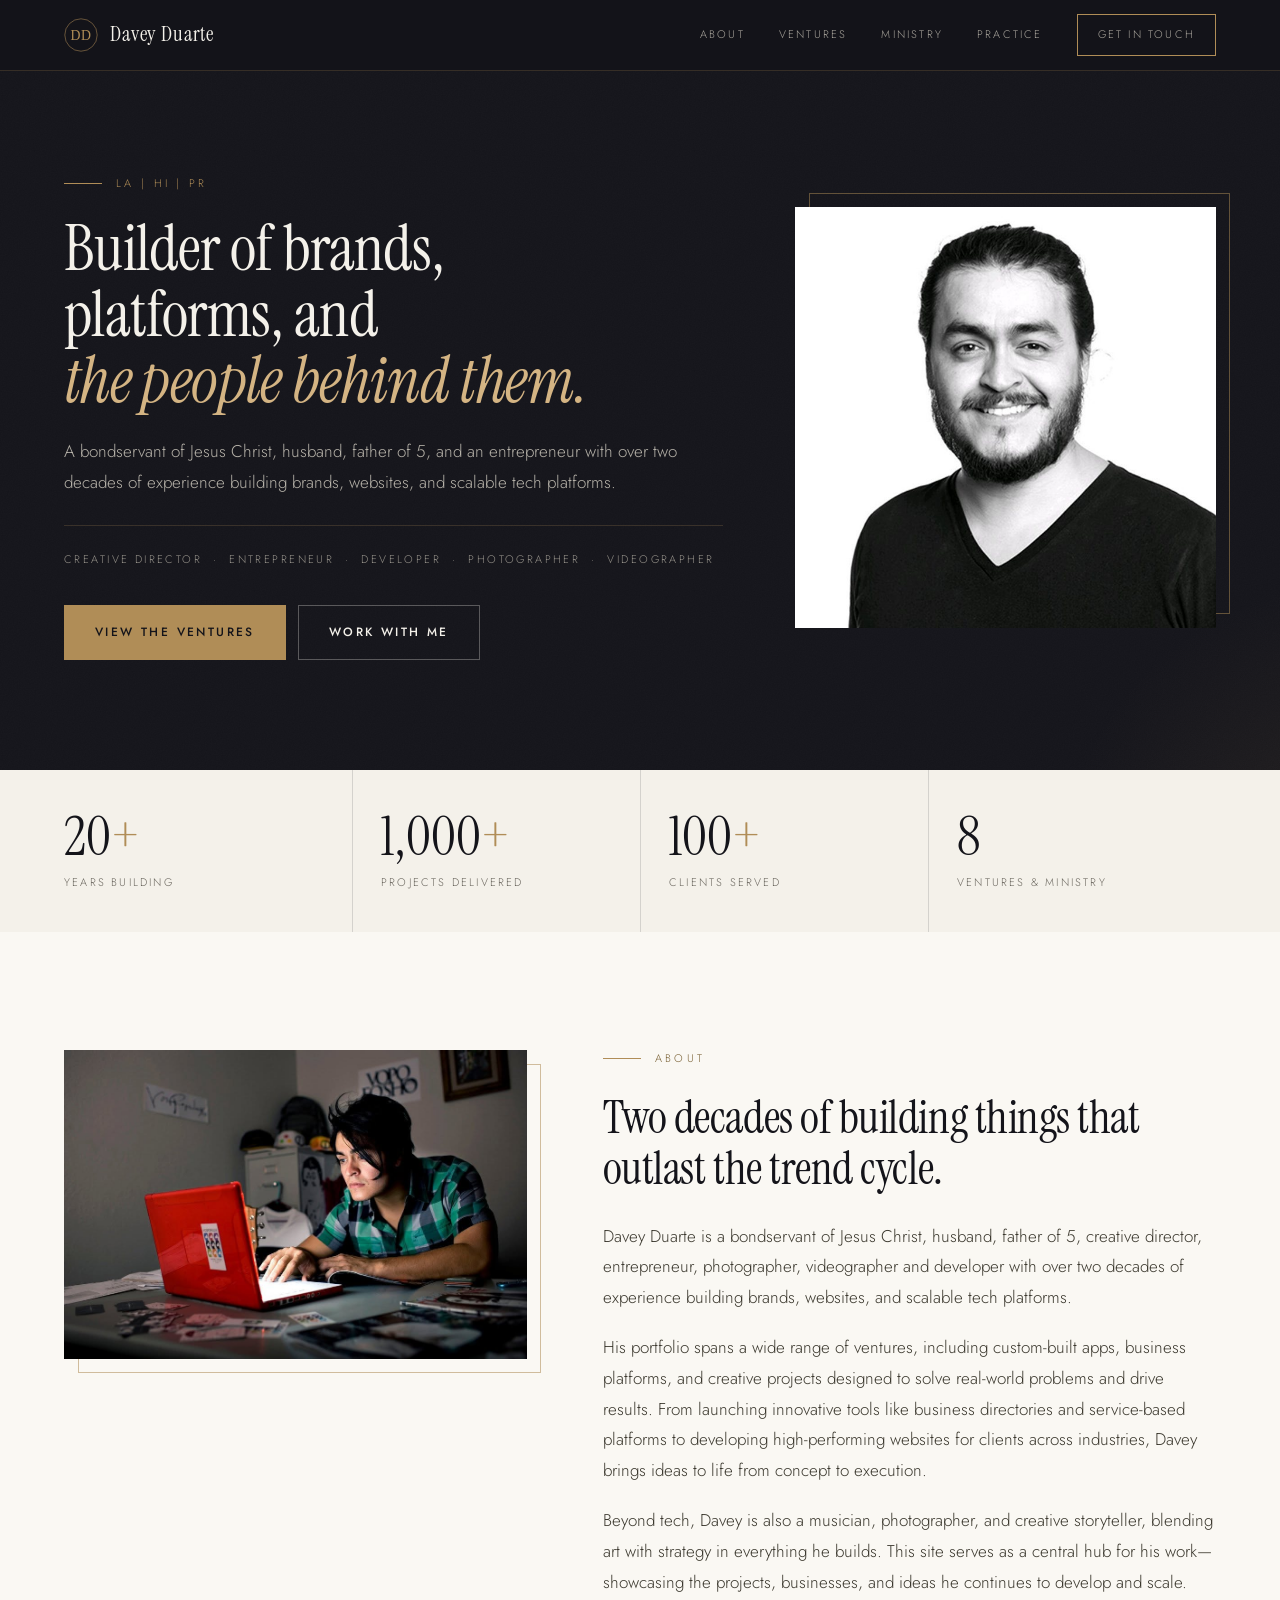
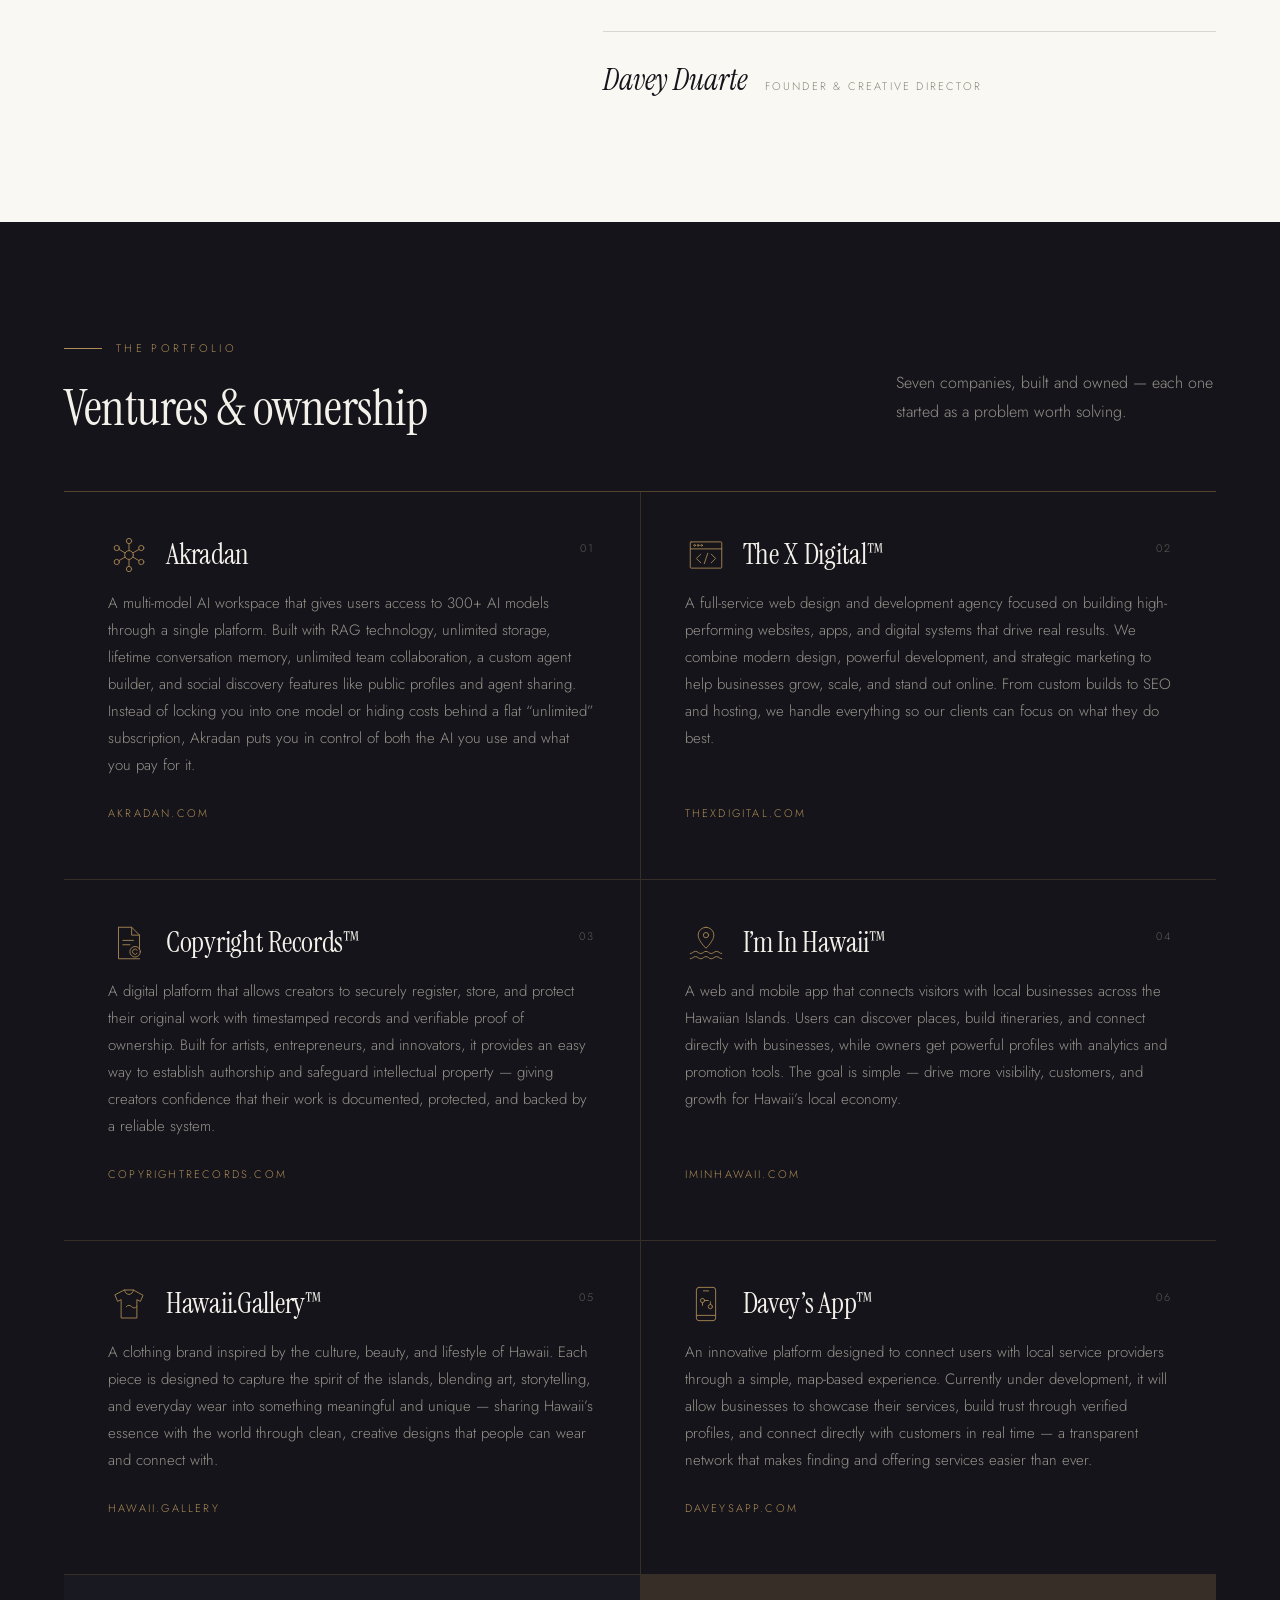
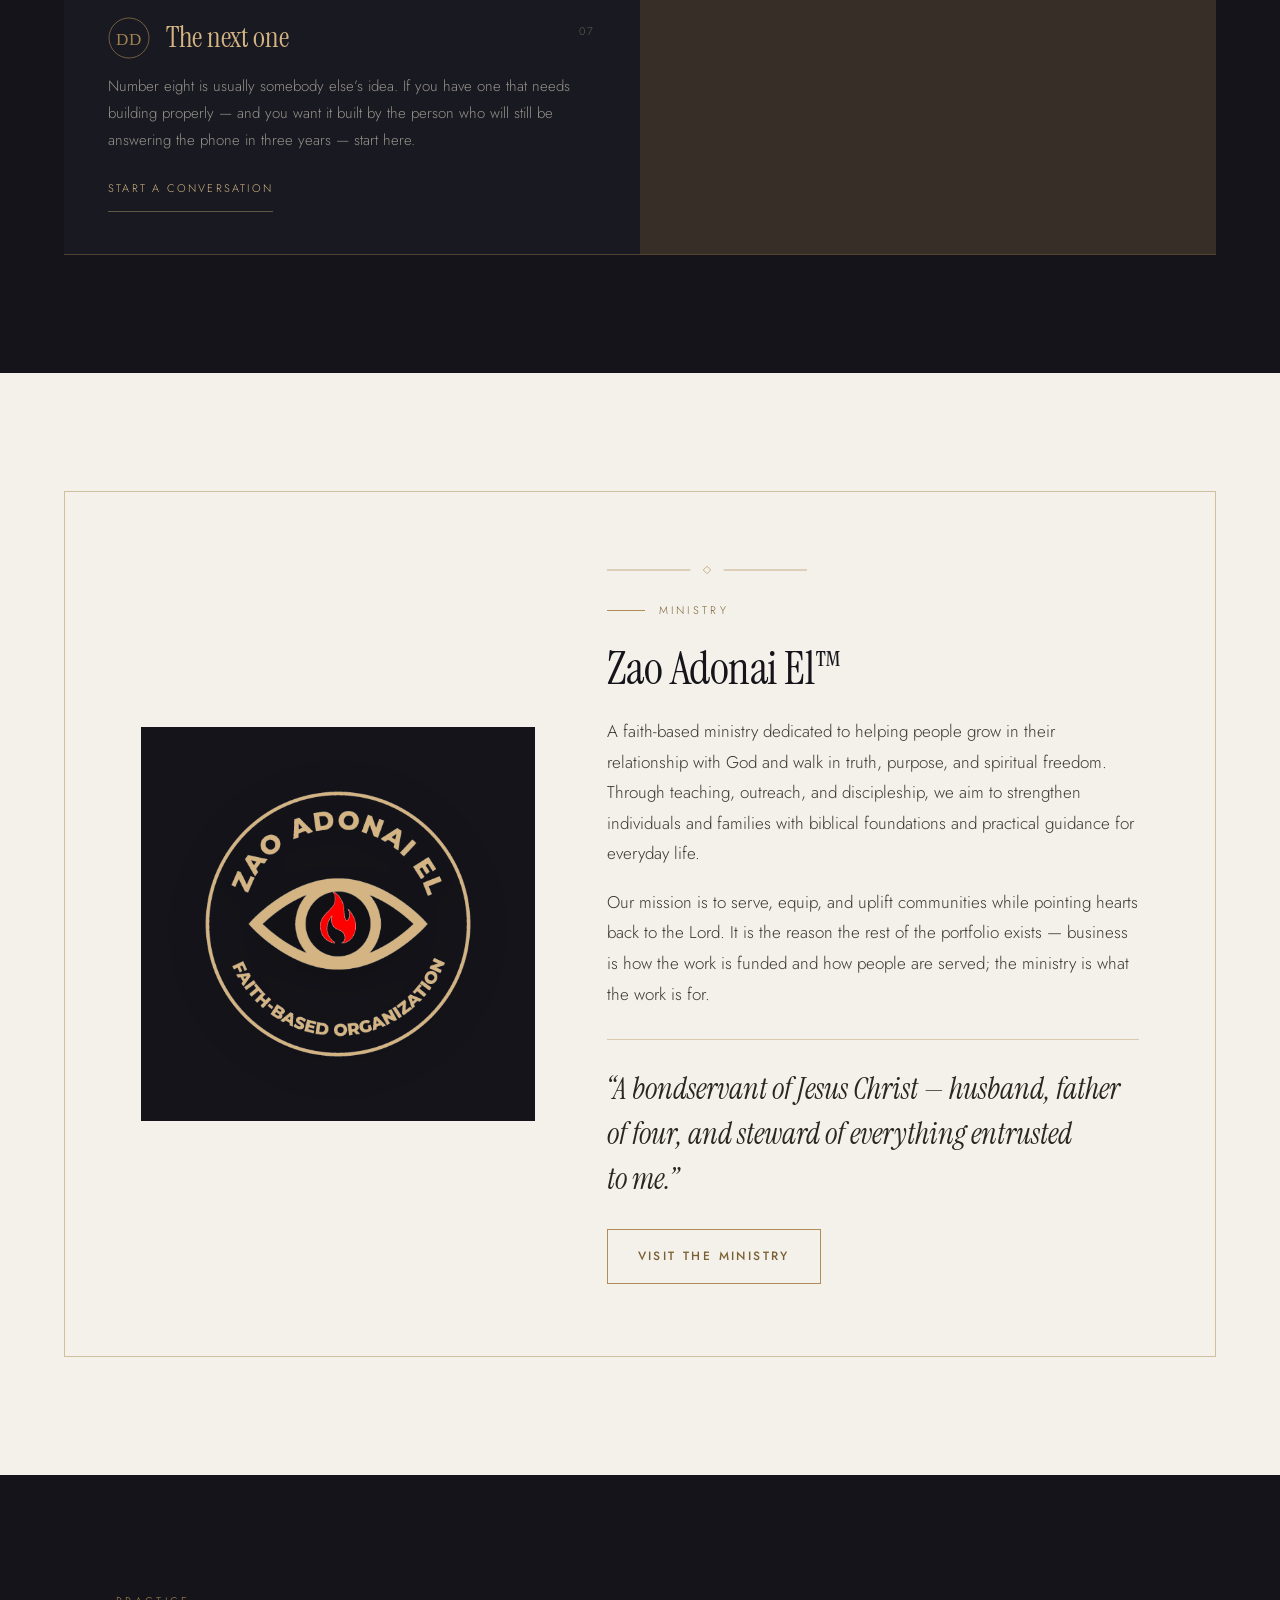
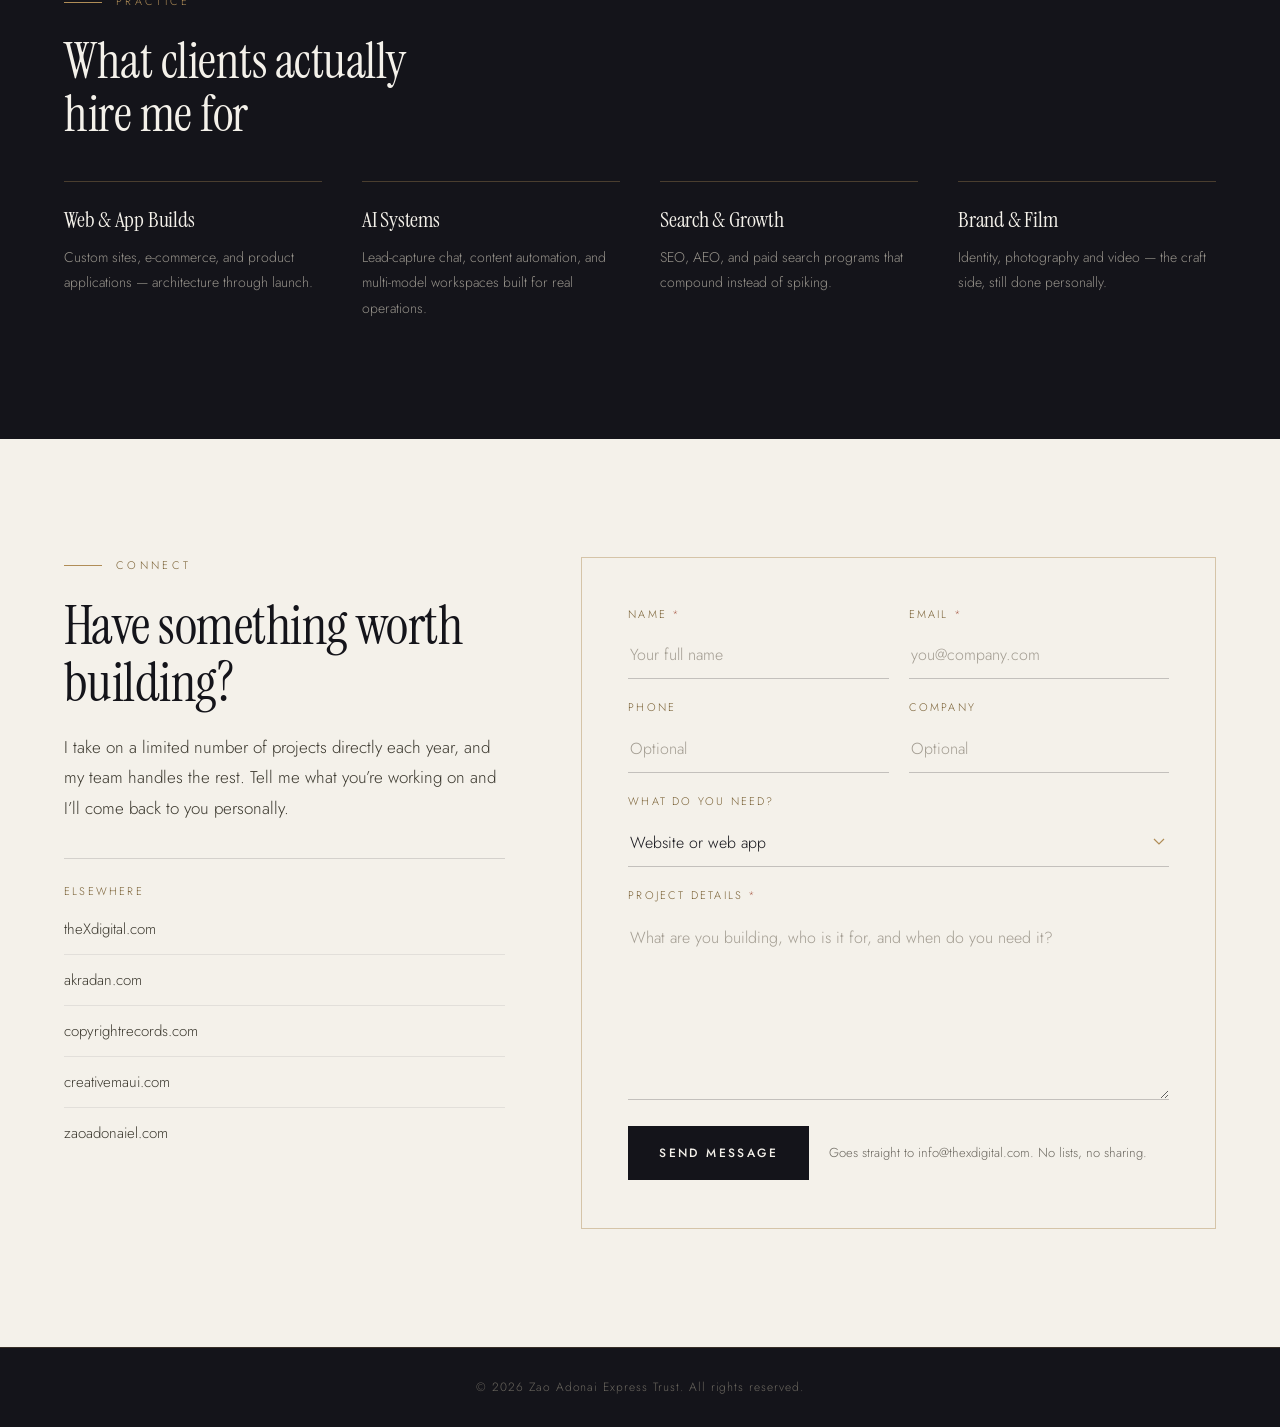
==== commit 64412841: "Remove visible email and make Elsewhere links CMS-editable The contact email was shown as a mailto l" ====
--- a/index.html
+++ b/index.html
@@ -349,16 +349,14 @@
           I take on a limited number of projects directly each year, and my team handles the rest.
           Tell me what you&rsquo;re working on and I&rsquo;ll come back to you personally.
         </p>
-        <a class="contact__mail" data-bind-mailto="contact.email" data-bind="contact.email" href="mailto:info@thexdigital.com">info@thexdigital.com</a>
-
         <div class="elsewhere">
           <p class="elsewhere__t">Elsewhere</p>
           <ul>
-            <li><a href="https://thexdigital.com" rel="noopener">theXdigital.com</a></li>
-            <li><a href="https://akradan.com" rel="noopener">akradan.com</a></li>
-            <li><a href="https://copyrightrecords.com" rel="noopener">copyrightrecords.com</a></li>
-            <li><a href="https://creativemaui.com" rel="noopener">creativemaui.com</a></li>
-            <li><a href="https://zaoadonaiel.com" rel="noopener">zaoadonaiel.com</a></li>
+            <li><a data-bind-href="elsewhere.0.url" data-bind="elsewhere.0.linkLabel" href="https://thexdigital.com" rel="noopener">theXdigital.com</a></li>
+            <li><a data-bind-href="elsewhere.1.url" data-bind="elsewhere.1.linkLabel" href="https://akradan.com" rel="noopener">akradan.com</a></li>
+            <li><a data-bind-href="elsewhere.2.url" data-bind="elsewhere.2.linkLabel" href="https://copyrightrecords.com" rel="noopener">copyrightrecords.com</a></li>
+            <li><a data-bind-href="elsewhere.3.url" data-bind="elsewhere.3.linkLabel" href="https://creativemaui.com" rel="noopener">creativemaui.com</a></li>
+            <li><a data-bind-href="elsewhere.4.url" data-bind="elsewhere.4.linkLabel" href="https://zaoadonaiel.com" rel="noopener">zaoadonaiel.com</a></li>
           </ul>
         </div>
       </div>
@@ -446,7 +444,6 @@
   "url": "https://daveyduarte.com/",
   "image": "https://daveyduarte.com/images/davey-portrait.jpg",
   "jobTitle": "Founder & Creative Director",
-  "email": "info@thexdigital.com",
   "description": "Creative director, entrepreneur, photographer, videographer and developer with over two decades of experience building brands, websites, and scalable tech platforms.",
   "address": { "@type": "PostalAddress", "addressLocality": "Lajas", "addressRegion": "PR" },
   "sameAs": [
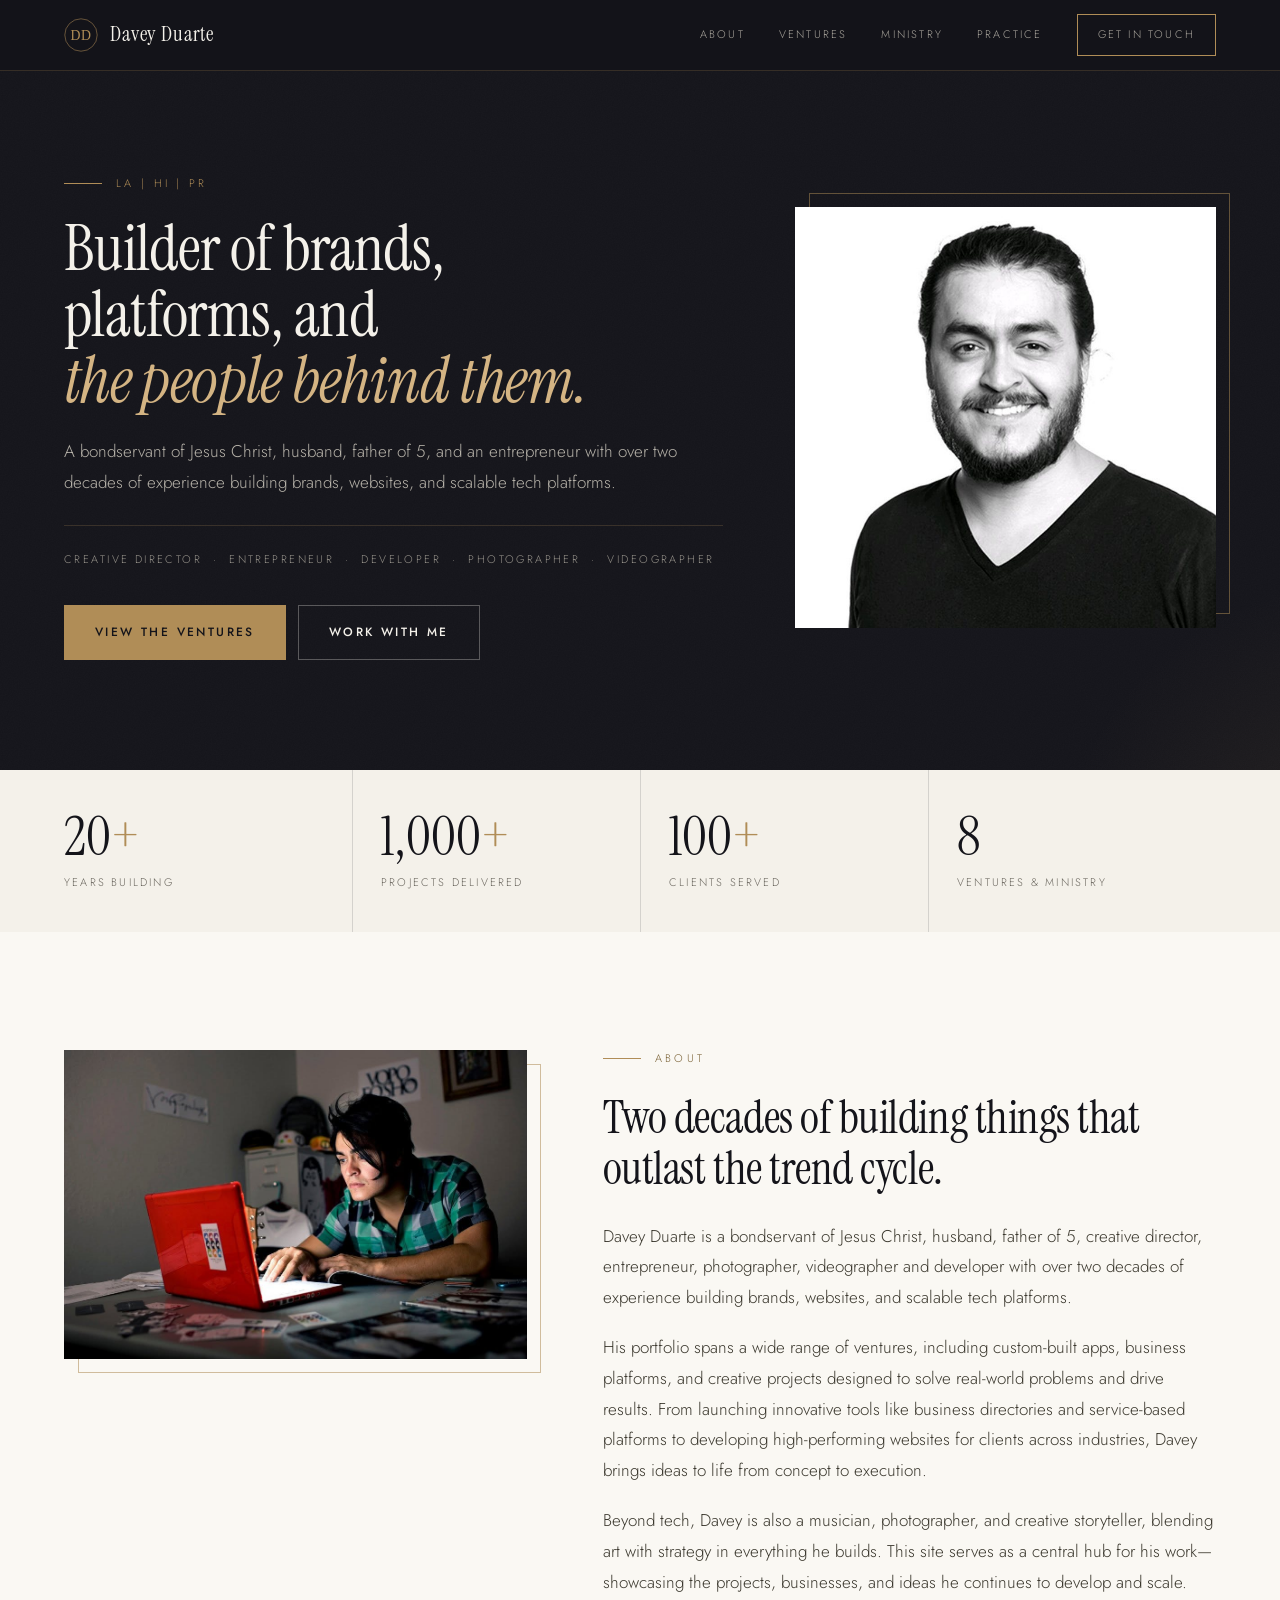
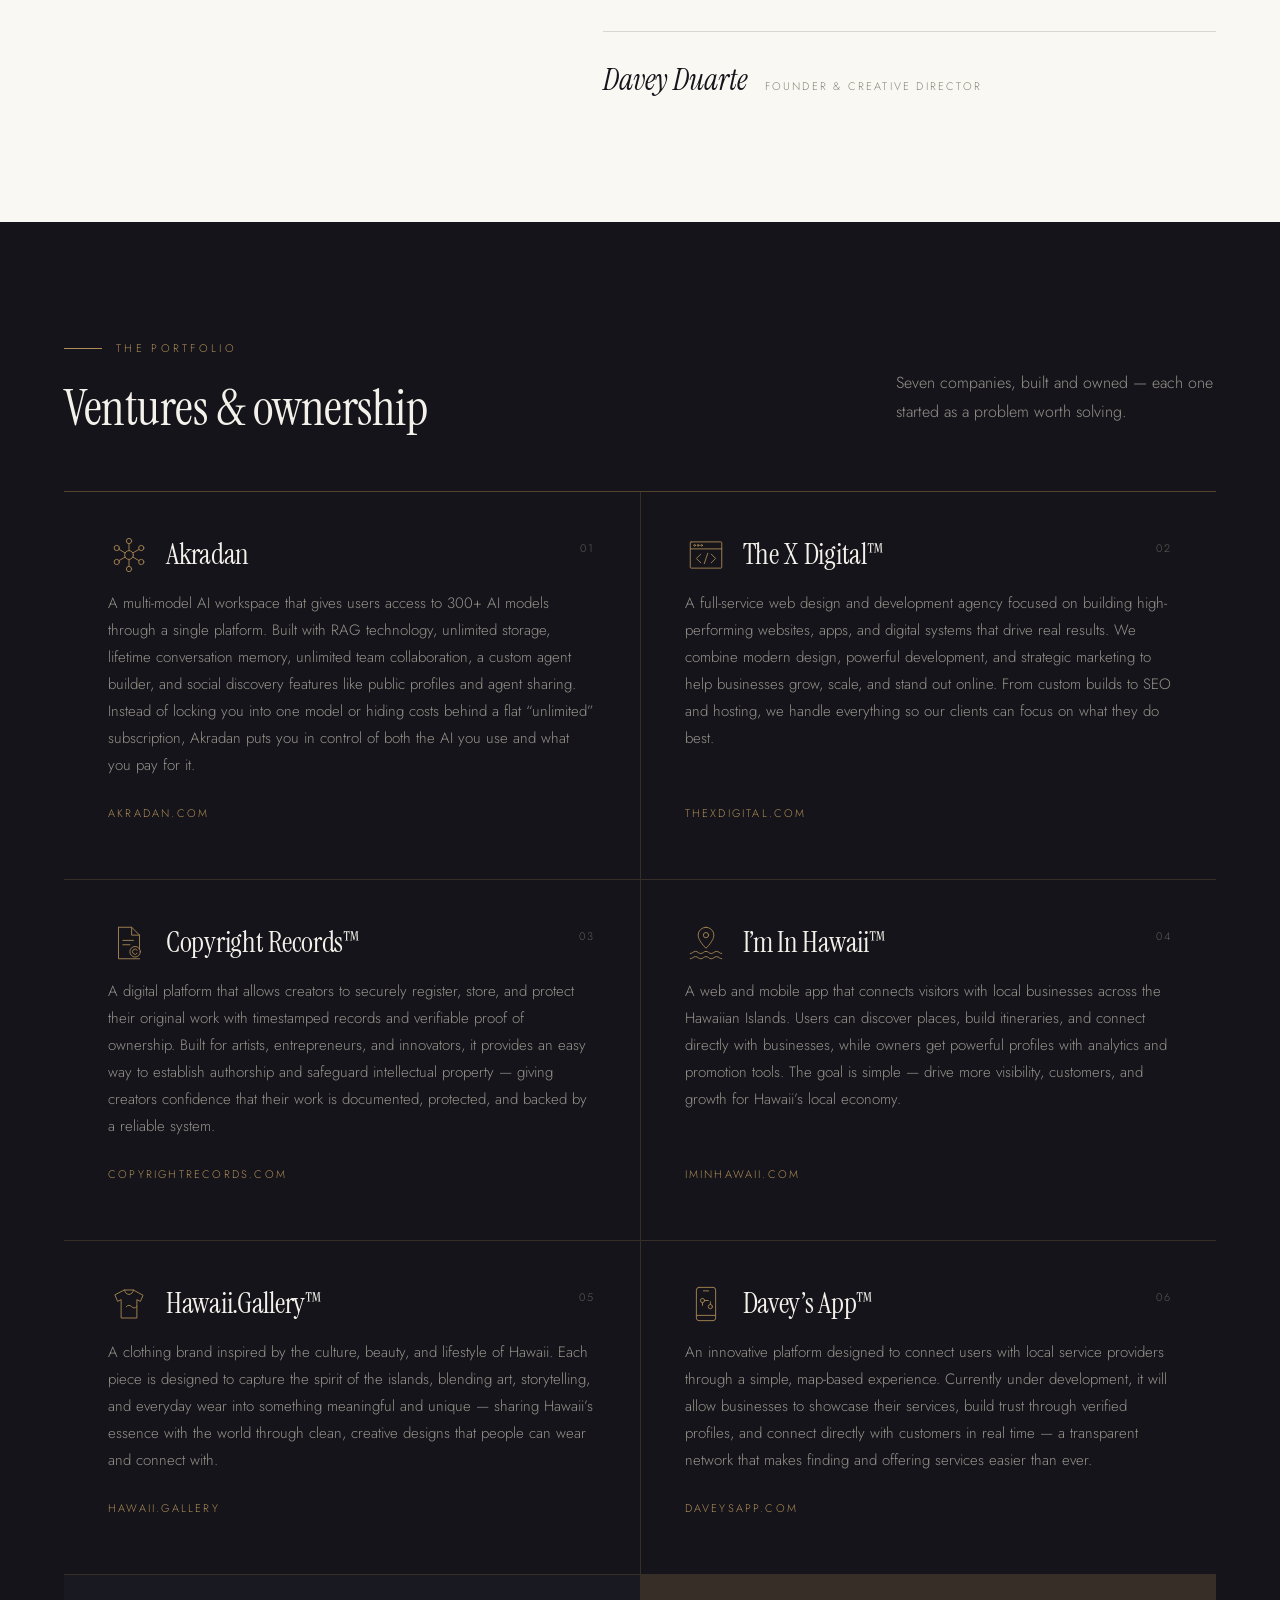
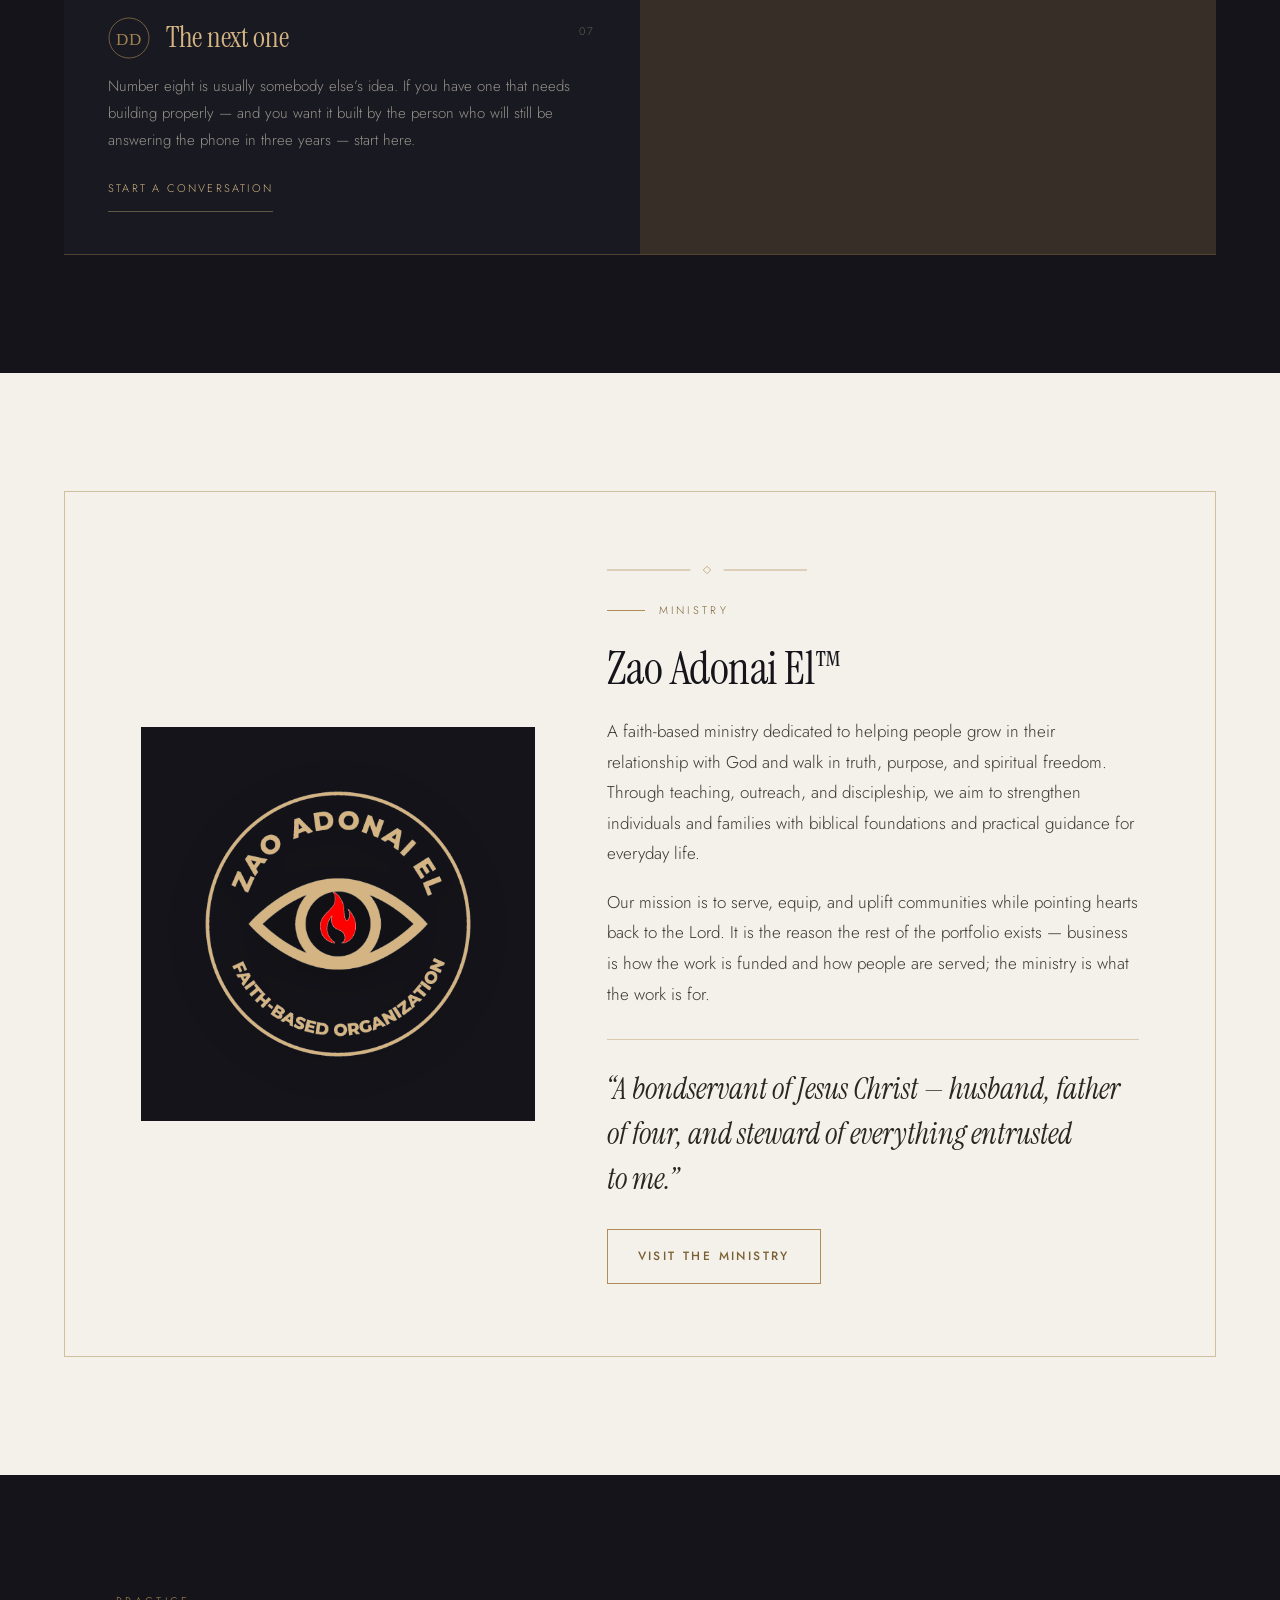
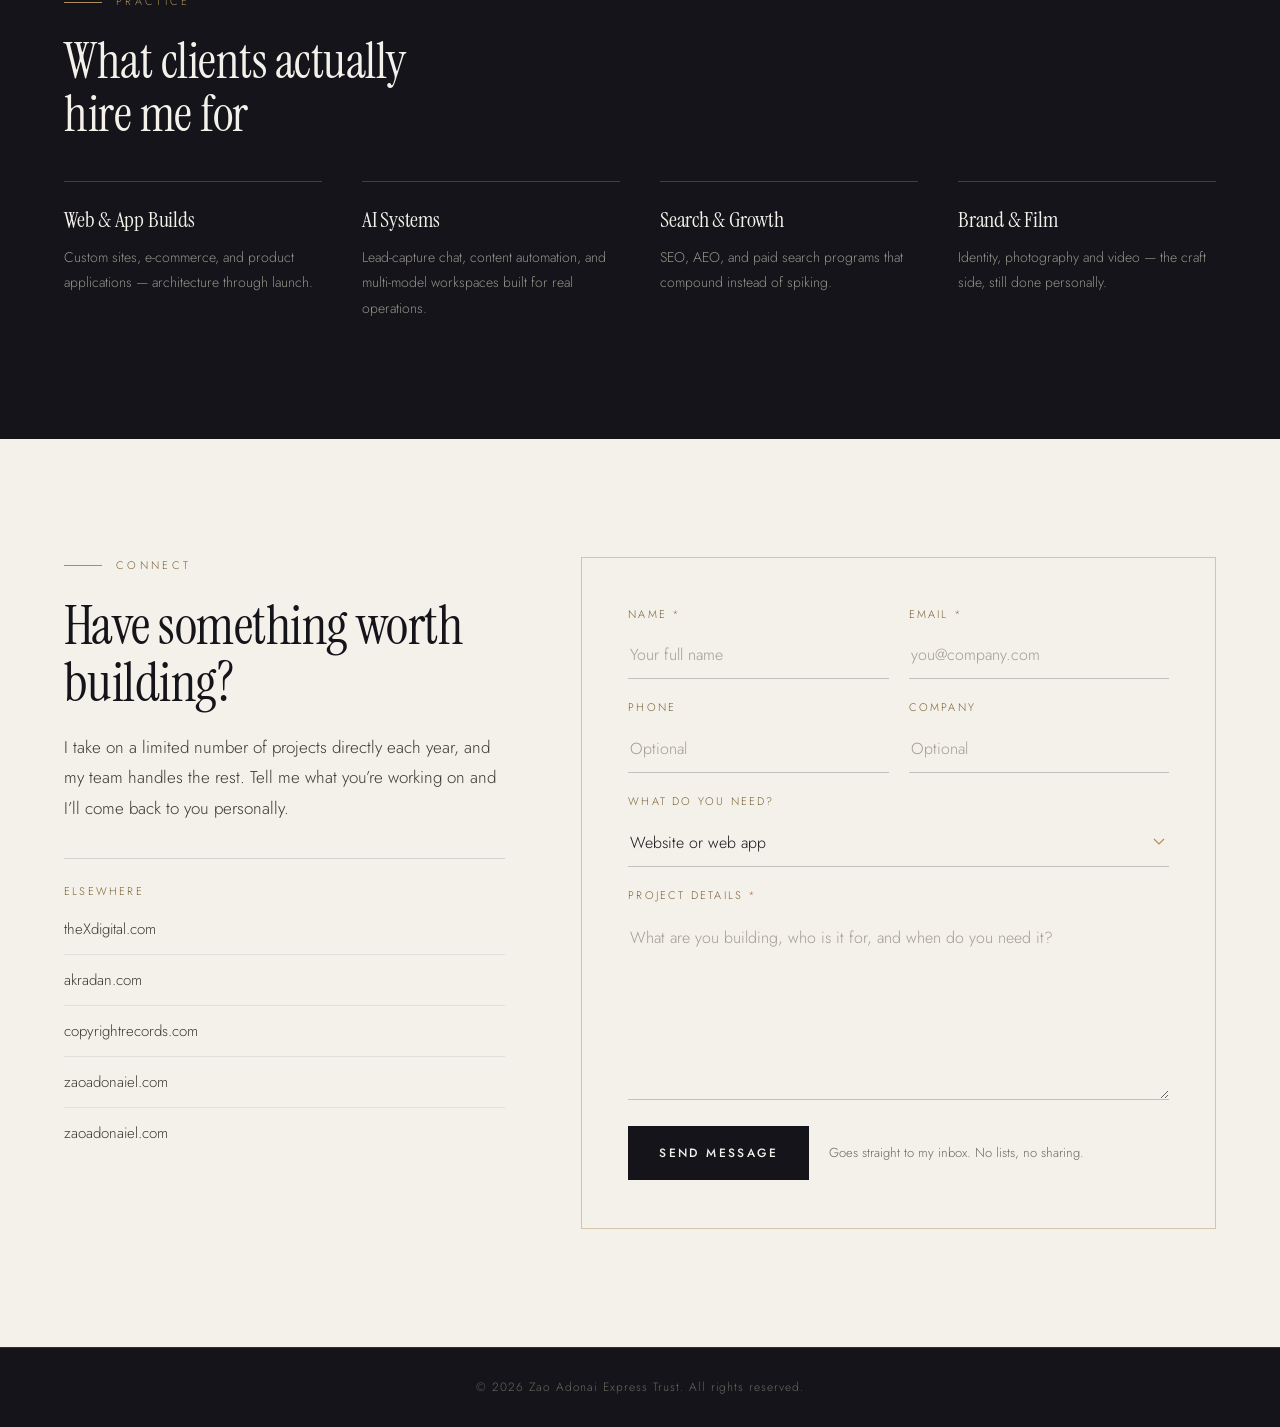
==== commit 81b4c642: "Remove remaining visible email from contact form note Co-Authored-By: Claude Sonnet 5 <noreply@anthr" ====
--- a/index.html
+++ b/index.html
@@ -414,7 +414,7 @@
 
           <div class="form__foot">
             <button class="btn btn--dark" type="submit">Send message</button>
-            <span class="form__note">Goes straight to info@thexdigital.com. No lists, no sharing.</span>
+            <span class="form__note">Goes straight to my inbox. No lists, no sharing.</span>
           </div>
 
           <p class="form__status" id="form-status" role="status" aria-live="polite"></p>
